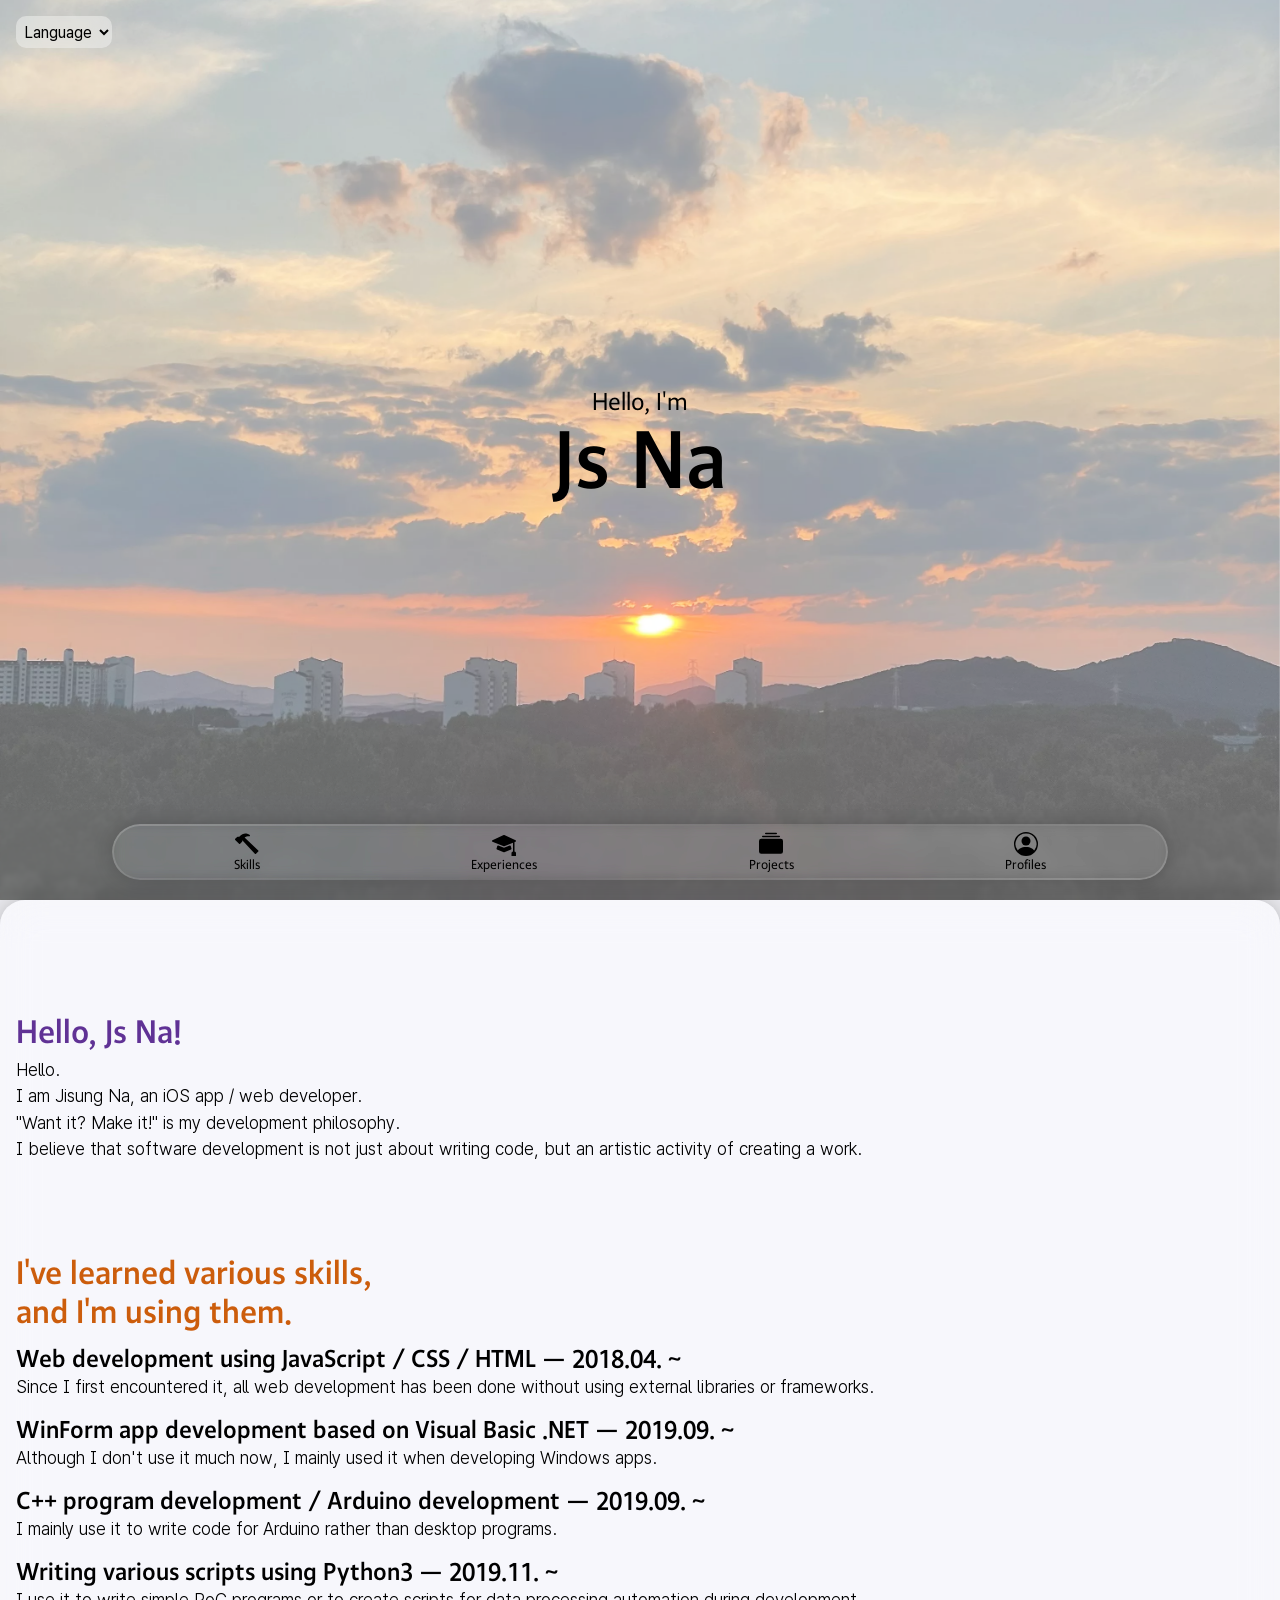
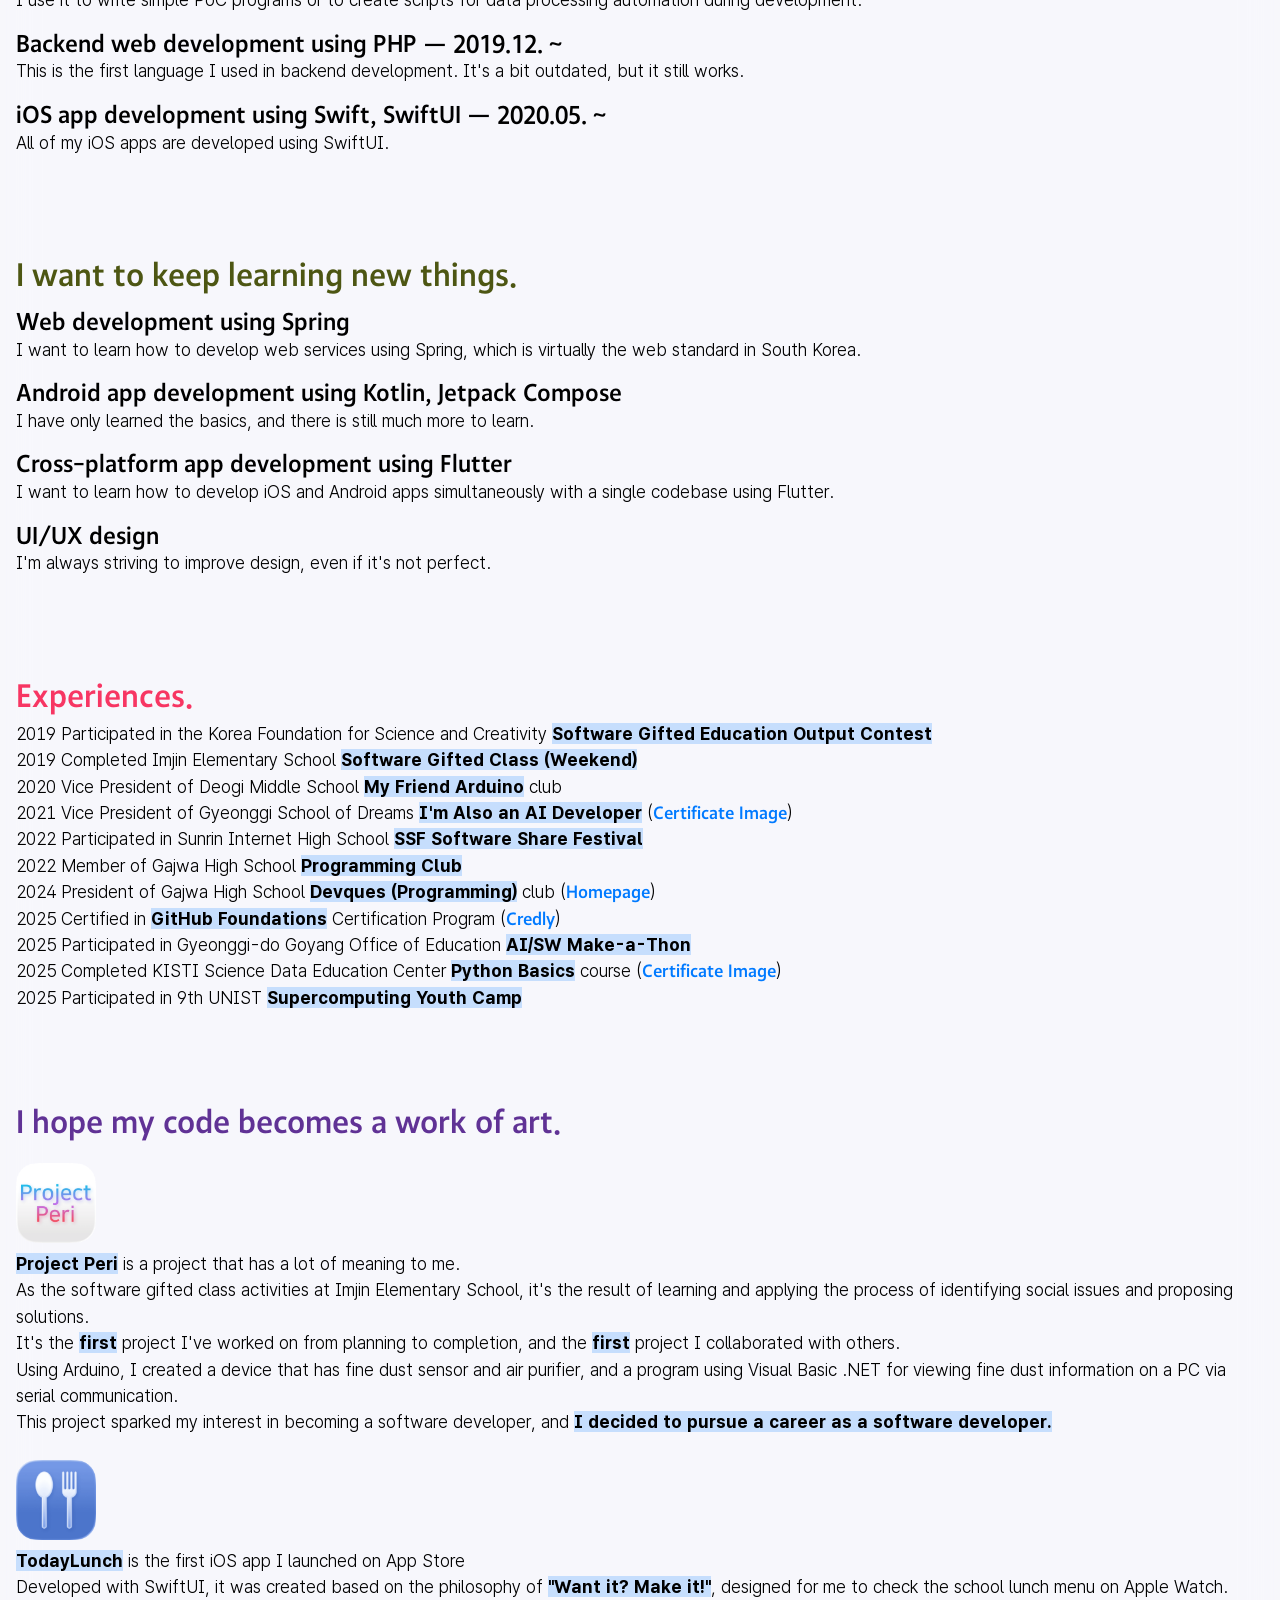
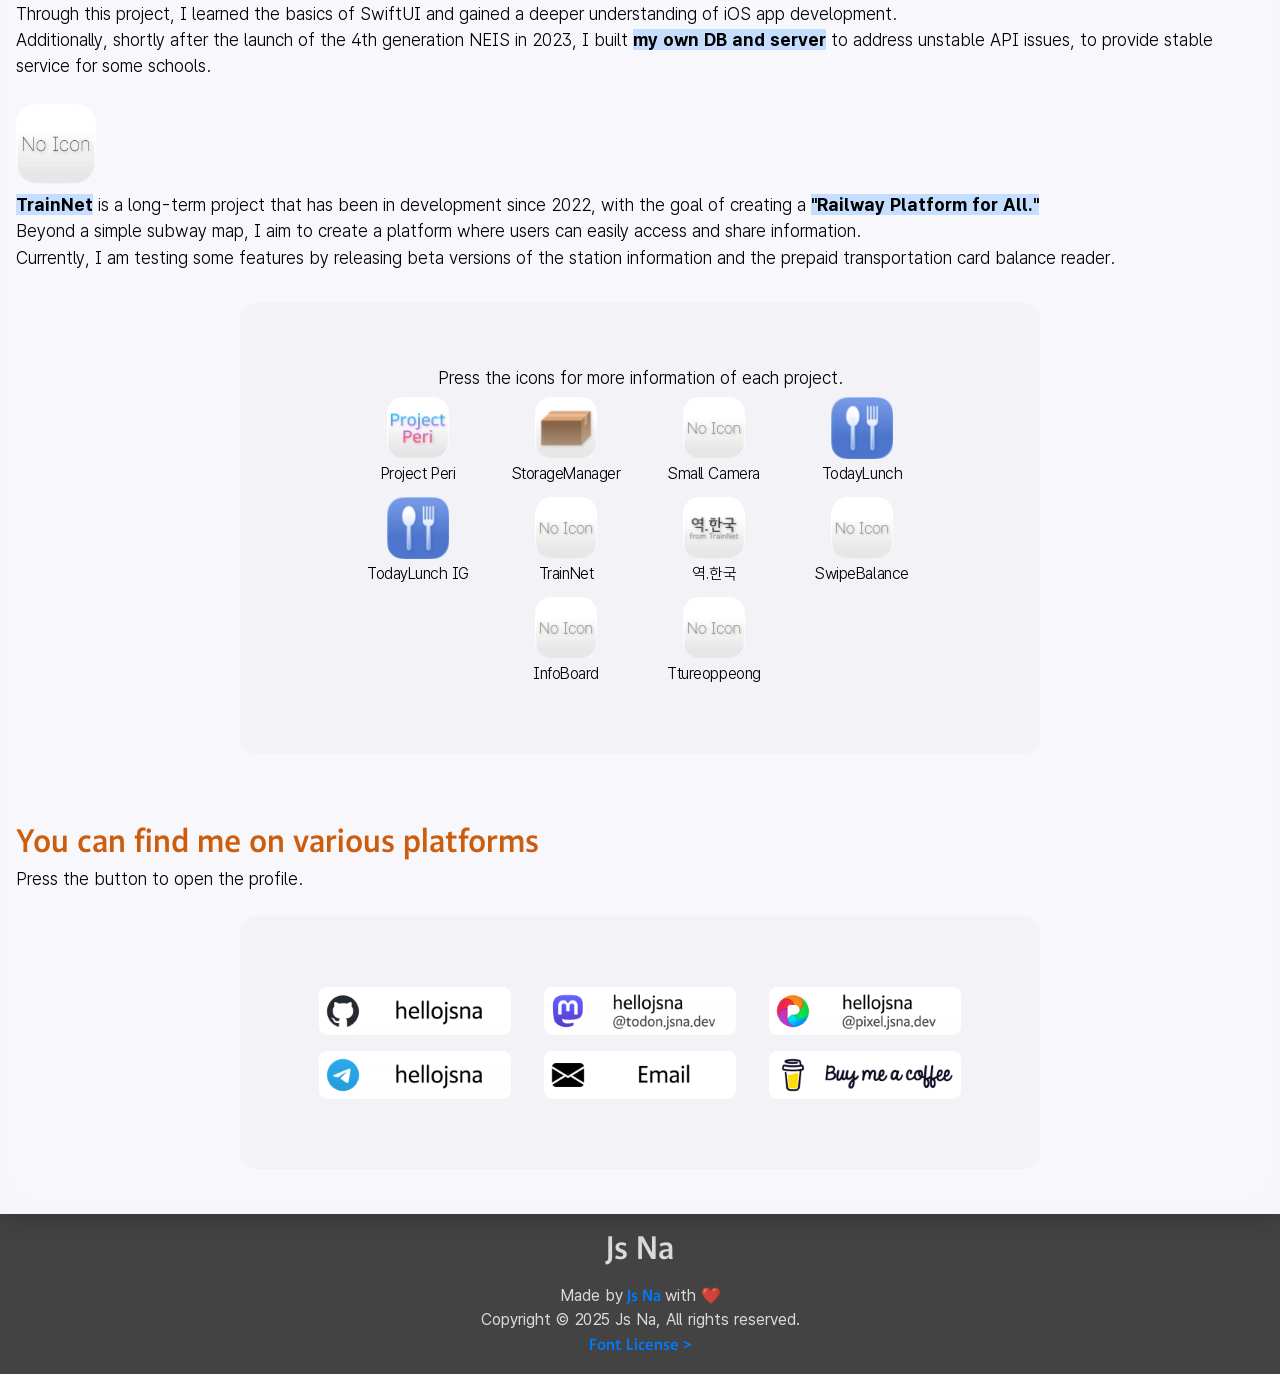
==== index_en.html @ 3790934c "Fix resize behavior on scroll & Visual bug on iOS Safari" ====
<!DOCTYPE html>
<html lang="ko">

<head>
    <meta charset="UTF-8">
    <meta name="viewport" content="width=device-width, initial-scale=1.0, viewport-fit=cover">
    <title>Js Na</title>
    <style>
        @import url('./resources/css/reset.css');
        @import url('./resources/css/root.css');
        @import url('./resources/css/index.css');
    </style>
</head>

<body>
    <div id="HelloJs" class="JsPage fixed">
        <div id="HelloVideo">
            <!--<video id="HelloVideoContent" autobuffer autoplay muted loop playsinline>
                <source src="../resources/videos/Hello-720-H264.mp4" type="video/mp4">
            </video>-->
            <picture>
                <source srcset="./resources/images/HelloTempBackground2.webp" type="image/webp">
                <img src="./resources/images/HelloTempBackground2.jpg" alt="">
            </picture>
        </div>
        <div id="HelloContent">
            <h3>Hello, I'm</h3>
            <h1>Js Na</h1>
        </div>
        <div id="LanguagePicker">
            <select id="LanguageSelect">
                <option selected disabled>Language</option>
                <option value="ko">한국어</option>
                <option value="en">English</option>
            </select>
        </div>
    </div>
    <div id="MainJs">
            <div id="JsMenuBarContainer">
                <div id="JsMenuBarBlurTop" class="GradientBlurView"></div>
                <div id="JsMenuBarBlurBottom" class="GradientBlurView"></div>
                <div id="JsMenuBarMagnifier">
                    <div class="MagnifierBorder"></div>
                </div>
                <span id="JsMenuBar">
                    <a href="#SkillsJs">
                        <svg xmlns="http://www.w3.org/2000/svg" width="16" height="16" fill="currentColor" class="bi bi-hammer"
                            viewBox="0 0 16 16">
                            <path
                                d="M9.972 2.508a.5.5 0 0 0-.16-.556l-.178-.129a5 5 0 0 0-2.076-.783C6.215.862 4.504 1.229 2.84 3.133H1.786a.5.5 0 0 0-.354.147L.146 4.567a.5.5 0 0 0 0 .706l2.571 2.579a.5.5 0 0 0 .708 0l1.286-1.29a.5.5 0 0 0 .146-.353V5.57l8.387 8.873A.5.5 0 0 0 14 14.5l1.5-1.5a.5.5 0 0 0 .017-.689l-9.129-8.63c.747-.456 1.772-.839 3.112-.839a.5.5 0 0 0 .472-.334" />
                        </svg>
                        <span>Skills</span>
                    </a>
                    <a href="#ExperienceJs">
                        <svg xmlns="http://www.w3.org/2000/svg" width="16" height="16" fill="currentColor"
                            class="bi bi-mortarboard-fill" viewBox="0 0 16 16">
                            <path
                                d="M8.211 2.047a.5.5 0 0 0-.422 0l-7.5 3.5a.5.5 0 0 0 .025.917l7.5 3a.5.5 0 0 0 .372 0L14 7.14V13a1 1 0 0 0-1 1v2h3v-2a1 1 0 0 0-1-1V6.739l.686-.275a.5.5 0 0 0 .025-.917z" />
                            <path
                                d="M4.176 9.032a.5.5 0 0 0-.656.327l-.5 1.7a.5.5 0 0 0 .294.605l4.5 1.8a.5.5 0 0 0 .372 0l4.5-1.8a.5.5 0 0 0 .294-.605l-.5-1.7a.5.5 0 0 0-.656-.327L8 10.466z" />
                        </svg>
                        <span>Experiences</span>
                    </a>
                    <a href="#MadeByJs">
                        <svg xmlns="http://www.w3.org/2000/svg" width="16" height="16" fill="currentColor" class="bi bi-collection-fill"
                            viewBox="0 0 16 16">
                            <path
                                d="M0 13a1.5 1.5 0 0 0 1.5 1.5h13A1.5 1.5 0 0 0 16 13V6a1.5 1.5 0 0 0-1.5-1.5h-13A1.5 1.5 0 0 0 0 6zM2 3a.5.5 0 0 0 .5.5h11a.5.5 0 0 0 0-1h-11A.5.5 0 0 0 2 3m2-2a.5.5 0 0 0 .5.5h7a.5.5 0 0 0 0-1h-7A.5.5 0 0 0 4 1" />
                        </svg>
                        <span>Projects</span>
                    </a>
                    <a href="#ProfilesJs">
                        <svg xmlns="http://www.w3.org/2000/svg" width="16" height="16" fill="currentColor" class="bi bi-person-circle"
                            viewBox="0 0 16 16">
                            <path d="M11 6a3 3 0 1 1-6 0 3 3 0 0 1 6 0" />
                            <path fill-rule="evenodd"
                                d="M0 8a8 8 0 1 1 16 0A8 8 0 0 1 0 8m8-7a7 7 0 0 0-5.468 11.37C3.242 11.226 4.805 10 8 10s4.757 1.225 5.468 2.37A7 7 0 0 0 8 1" />
                        </svg>
                        <span>Profiles</span>
                    </a>
                </span>
            </div>
        <div id="JsPageContainer">
            <span id="JsPages">
                <div id="AboutJs" class="JsPage">
                    <span class="PageContent">
                        <h1 class="PageTitle">Hello, Js Na!</h1>
                        <p>Hello.</p>
                        <p>I am Jisung Na, an iOS app / web developer.</p>
                        <p>"Want it? Make it!" is my development philosophy.</p>
                        <p>I believe that software development is not just about writing code, but an artistic activity of creating a work.</p>
                    </span>
                </div>
                <div id="SkillsJs" class="JsPage">
                    <span class="PageContent">
                        <!-- <h1 class="PageTitle">다양한 기술을 배워왔고,<br>사용하고 있습니다.</h1> -->
                        <h1 class="PageTitle">I've learned various skills,<br>and I'm using them.</h1>
                        <span class="PageSection">
                            <h2><span class="bold">Web development using JavaScript / CSS / HTML</span> — 2018.04. ~</h2>
                            <p>Since I first encountered it, all web development has been done without using external libraries or frameworks.</p>
                        </span>
                        <span class="PageSection">                            
                            <h2><span class="bold">WinForm app development based on Visual Basic .NET</span> — 2019.09. ~</h2>
                            <p>Although I don't use it much now, I mainly used it when developing Windows apps.</p>
                        </span>
                        <span class="PageSection">
                            <h2><span class="bold">C++ program development / Arduino development</span> — 2019.09. ~</h2>
                            <p>I mainly use it to write code for Arduino rather than desktop programs.</p>
                        </span>
                        <span class="PageSection">
                            <h2><span class="bold">Writing various scripts using Python3</span> — 2019.11. ~</h2>
                            <p>I use it to write simple PoC programs or to create scripts for data processing automation during development.</p>
                        </span>
                        <span class="PageSection">
                            <h2><span class="bold">Backend web development using PHP</span> — 2019.12. ~</h2>
                            <p>This is the first language I used in backend development. It's a bit outdated, but it still works.</p>
                        </span>
                        <span class="PageSection">
                            <h2><span class="bold">iOS app development using Swift, SwiftUI</span> — 2020.05. ~</h2>
                            <p>All of my iOS apps are developed using SwiftUI.</p>
                        </span>
                    </span>
                </div>
                <div id="LearnJs" class="JsPage">
                    <span class="PageContent">
                        <h1 class="PageTitle">I want to keep learning new things.</h1>
                        <span class="PageSection">
                            <h2>Web development using Spring</h2>
                            <p>I want to learn how to develop web services using Spring, which is virtually the web standard in South Korea.</p>
                        </span>
                        <span class="PageSection">
                            <h2>Android app development using Kotlin, Jetpack Compose</h2>
                            <p>I have only learned the basics, and there is still much more to learn.</p>
                        </span>
                        <span class="PageSection">
                            <h2>Cross-platform app development using Flutter</h2>
                            <p>I want to learn how to develop iOS and Android apps simultaneously with a single codebase using Flutter.</p>
                        </span>
                        <span class="PageSection">
                            <h2>UI/UX design</h2>
                            <p>I'm always striving to improve design, even if it's not perfect.</p>
                        </span>
                    </span>
                </div>
                <div id="ExperienceJs" class="JsPage">
                    <span class="PageContent">
                        <h1 class="PageTitle">Experiences.</h1>
                        <p>2019 Participated in the Korea Foundation for Science and Creativity <span class="bold">Software Gifted Education Output Contest</span></p>
                        <p>2019 Completed Imjin Elementary School <span class="bold">Software Gifted Class (Weekend)</span></p>
                        <p>2020 Vice President of Deogi Middle School <span class="bold">My Friend Arduino</span> club</p>
                        <p>2021 Vice President of Gyeonggi School of Dreams <span class="bold">I'm Also an AI Developer</span> (<a href="./resources/images/ExpPhotos/Gyeonggi_AI_Cert.png" target="_blank">Certificate Image</a>)</p>
                        <p>2022 Participated in Sunrin Internet High School <span class="bold">SSF Software Share Festival</span></p>
                        <p>2022 Member of Gajwa High School <span class="bold">Programming Club</span></p>
                        <p>2024 President of Gajwa High School <span class="bold">Devques (Programming)</span> club (<a href="https://devques.gajwa.dev" target="_blank">Homepage</a>)</p>
                        <p>2025 Certified in <span class="bold">GitHub Foundations</span> Certification Program (<a href="https://www.credly.com/badges/ddab926b-8f0d-4dce-a1a1-4b025e166acb/public_url" target="_blank">Credly</a>)</p>
                        <p>2025 Participated in Gyeonggi-do Goyang Office of Education <span class="bold">AI/SW Make-a-Thon</span></p>
                        <p>2025 Completed KISTI Science Data Education Center <span class="bold">Python Basics</span> course (<a href="./resources/images/ExpPhotos/KISTI_Python_Cert.png" target="_blank">Certificate Image</a>)</p>
                        <p>2025 Participated in 9th UNIST <span class="bold">Supercomputing Youth Camp</span></p>
                    </span>
                </div>
                <div id="MadeByJs" class="JsPage">
                    <span class="PageContent">
                        <h1 class="PageTitle">I hope my code becomes a work of art.</h1>
                        <span class="PageSection JsProjectHighlight">
                            <picture>
                                <source srcset="./resources/images/AppIcon/ProjectPeriIcon-Dark.png"
                                    media="(prefers-color-scheme: dark)" />
                                <img src="./resources/images/AppIcon/ProjectPeriIcon-Default.png" alt="Project Peri" />
                            </picture>
                            <p><span class="bold">Project Peri</span> is a project that has a lot of meaning to me.</p>
                            <p>As the software gifted class activities at Imjin Elementary School, it's the result of learning and applying the process of identifying social issues and proposing solutions.</p>
                            <p>It's the <span class="bold">first</span> project I've worked on from planning to completion, and the <span class="bold">first</span> project I collaborated with others.</p>
                            <p>Using Arduino, I created a device that has fine dust sensor and air purifier, and a program using Visual Basic .NET for viewing fine dust information on a PC via serial communication.</p>
                            <p>This project sparked my interest in becoming a software developer, and <span class="bold">I decided to pursue a career as a software developer.</span></p>
                        </span>
                        <span class="PageSection JsProjectHighlight">
                            <picture>
                                <source srcset="./resources/images/AppIcon/TodayLunchIcon-Dark.png"
                                    media="(prefers-color-scheme: dark)" />
                                <img src="./resources/images/AppIcon/TodayLunchIcon-Default.png" alt="TodayLunch" />
                            </picture>
                            <p><span class="bold">TodayLunch</span> is the first iOS app I launched on App Store</p>
                            <p>Developed with SwiftUI, it was created based on the philosophy of <span class="bold">"Want it? Make it!"</span>, designed for me to check the school lunch menu on Apple Watch.</p>
                            <p>Through this project, I learned the basics of SwiftUI and gained a deeper understanding of iOS app development.</p>
                            <p>Additionally, shortly after the launch of the 4th generation NEIS in 2023, I built <span class="bold">my own DB and server</span> to address unstable API issues, to provide stable service for some schools.</p>
                        </span>
                        <span class="PageSection JsProjectHighlight">
                            <picture>
                                <source srcset="./resources/images/AppIcon/NoIcon-Dark.png"
                                    media="(prefers-color-scheme: dark)" />
                                <img src="./resources/images/AppIcon/NoIcon-Default.png" alt="TrainNet" />
                            </picture>
                            <p><span class="bold">TrainNet</span> is a long-term project that has been in development since 2022, with the goal of creating a <span class="bold">"Railway Platform for All."</span></p>
                            <p>Beyond a simple subway map, I aim to create a platform where users can easily access and share information.</p>
                            <p>Currently, I am testing some features by releasing beta versions of the station information and the prepaid transportation card balance reader.</p>
                        </span>
                    </span>
                    <div id="JsAppLibrary" class="JsIconList">
                        <p>Press the icons for more information of each project.</p>
                        <span>
                            <button id="JsAppItem-ProjectPeri" class="JsAppItem hoverEffect">
                                <picture>
                                    <source srcset="./resources/images/AppIcon/ProjectPeriIcon-Dark.png"
                                        media="(prefers-color-scheme: dark)" />
                                    <img src="./resources/images/AppIcon/ProjectPeriIcon-Default.png" alt="Project Peri" />
                                </picture>
                                <p class="JsAppTitle">Project Peri</p>
                                <a class="JsAppLink" href="https://archive.jsna.dev/projectperi" target="_blank">Js Archive</a>
                                <p class="JsAppDescription">2019 Imjin Elementary School software gifted class project.<br>Fine dust measurement and air purification device controllable via smartphone.</p>
                            </button>
                            <button id="JsAppItem-StorageManager" class="JsAppItem hoverEffect">
                                <picture>
                                    <source srcset="./resources/images/AppIcon/StorageManagerIcon-Dark.png"
                                        media="(prefers-color-scheme: dark)" />
                                    <img src="./resources/images/AppIcon/StorageManagerIcon-Default.png"
                                        alt="StorageManager" />
                                </picture>
                                <p class="JsAppTitle">StorageManager</p>
                                <p class="JsAppDescription">A warehouse management app that organizes items into a list for easy viewing.</p>
                            </button>
                            <button id="JsAppItem-SmallCamera" class="JsAppItem hoverEffect">
                                <picture>
                                    <source srcset="./resources/images/AppIcon/NoIcon-Dark.png"
                                        media="(prefers-color-scheme: dark)" />
                                    <img src="./resources/images/AppIcon/NoIcon-Default.png" alt="Small Camera" />
                                </picture>
                                <p class="JsAppTitle">Small Camera</p>
                                <p class="JsAppDescription">An app that slightly reduces the quality of photos to adjust the file size to meet the EBS online class' upload limit.</p>
                            </button>
                            <button id="JsAppItem-TodayLunch" class="JsAppItem hoverEffect">
                                <picture>
                                    <source srcset="./resources/images/AppIcon/TodayLunchIcon-Dark.png"
                                        media="(prefers-color-scheme: dark)" />
                                    <img src="./resources/images/AppIcon/TodayLunchIcon-Default.png" alt="TodayLunch" />
                                </picture>
                                <p class="JsAppTitle">TodayLunch</p>
                                <a class="JsAppLink" href="https://apps.apple.com/kr/app/todaylunch/id6443977069"
                                    target="_blank">App Store</a>
                                <p class="JsAppDescription">Today's lunch menu on the wrist - lunch menu information app that supports Apple Watch.<br>Check and share lunch menus from elementary, middle, and high schools across the South Korea, as well as some schools in Japan.</p>
                            </button>
                            <button id="JsAppItem-TodayLunchIG" class="JsAppItem hoverEffect">
                                <picture>
                                    <source srcset="./resources/images/AppIcon/TodayLunchIcon-Dark.png"
                                        media="(prefers-color-scheme: dark)" />
                                    <img src="./resources/images/AppIcon/TodayLunchIcon-Default.png" alt="TodayLunch" />
                                </picture>
                                <p class="JsAppTitle">TodayLunch IG</p>
                                <a class="JsAppLink" href="https://instagram.com/gjhs_lunch"
                                    target="_blank">Gajwa</a>
                                <a class="JsAppLink" href="https://instagram.com/daejin_lunch"
                                    target="_blank">Daejin</a>
                                <a class="JsAppLink" href="https://instagram.com/shinjin_lunch"
                                    target="_blank">Shinjin</a>
                                <a class="JsAppLink" href="https://instagram.com/gmsh_lunch"
                                    target="_blank">GMSH</a>
                                <p class="JsAppDescription">TodayLunch on Instagram.</p>
                            </button>
                            <button id="JsAppItem-TrainNet" class="JsAppItem hoverEffect">
                                <picture>
                                    <source srcset="./resources/images/AppIcon/NoIcon-Dark.png"
                                        media="(prefers-color-scheme: dark)" />
                                    <img src="./resources/images/AppIcon/NoIcon-Default.png" alt="TrainNet" />
                                </picture>
                                <p class="JsAppTitle">TrainNet</p>
                                <a class="JsAppLink" href="https://trainnet.kr" target="_blank">TrainNet</a>
                                <p class="JsAppDescription">TrainNet - Train information platform for all<br>TrainNet is not just a simple subway map.</p>
                            </button>
                            <button id="JsAppItem-Station" class="JsAppItem hoverEffect">
                                <picture>
                                    <source srcset="./resources/images/AppIcon/StationIcon-Dark.png"
                                        media="(prefers-color-scheme: dark)" />
                                    <img src="./resources/images/AppIcon/StationIcon-Default.png" alt="역.한국" />
                                </picture>
                                <p class="JsAppTitle">역.한국</p>
                                <a class="JsAppLink" href="https://역.한국" target="_blank">역.한국</a>
                                <p class="JsAppDescription">The fastest subway station information search service - 역.한국 from TrainNet<br>Instead of a complicated address, you can share a short link like <a href="https://역.한국/김포공항5">역.한국/김포공항5</a>.</p>
                            </button>
                            <button id="JsAppItem-SwipeBalance" class="JsAppItem hoverEffect">
                                <picture>
                                    <source srcset="./resources/images/AppIcon/NoIcon-Dark.png"
                                        media="(prefers-color-scheme: dark)" />
                                    <img src="./resources/images/AppIcon/NoIcon-Default.png" alt="역.한국" />
                                </picture>
                                <p class="JsAppTitle">SwipeBalance</p>
                                <a class="JsAppLink" href="https://testflight.apple.com/join/xQWasXfj"
                                    target="_blank">TestFlight</a>
                                <p class="JsAppDescription">Korean prepaid transportation card balance reader app - SwipeBalance from TrainNet<br>By adding a control item to the control center on iOS 18 or later, you can access the app more quickly.</p>
                            </button>
                            <button id="JsAppItem-InfoBoard" class="JsAppItem hoverEffect">
                                <picture>
                                    <source srcset="./resources/images/AppIcon/NoIcon-Dark.png"
                                        media="(prefers-color-scheme: dark)" />
                                    <img src="./resources/images/AppIcon/NoIcon-Default.png" alt="InfoBoard" />
                                </picture>
                                <p class="JsAppTitle">InfoBoard</p>
                                <p class="JsAppDescription">Information display project for school lobby.</p>
                            </button>
                            <button id="JsAppItem-Ttureoppeong" class="JsAppItem hoverEffect">
                                <picture>
                                    <source srcset="./resources/images/AppIcon/NoIcon-Dark.png"
                                        media="(prefers-color-scheme: dark)" />
                                    <img src="./resources/images/AppIcon/NoIcon-Default.png" alt="Ttureoppeong" />
                                </picture>
                                <p class="JsAppTitle">Ttureoppeong</p>
                                <a class="JsAppLink" href="https://github.com/hellojsna/Make-a-Thon-2025-Ttureoppeong" target="_blank">GitHub</a>
                                <p class="JsAppDescription">Ttureoppeong - Smart Road Flood Preventation System with Automatic Sewer Cleaning<br>Gyeonggi-do Goyang Office of Education 2025 AI Make-a-Thon Project<br>｢Unconventional Imagination｣ Award Winner</p>
                            </button>
                        </span>
                    </div>
                </div>
                <div id="ProfilesJs" class="JsPage">
                    <span class="PageContent">
                        <h1 class="PageTitle">You can find me on various platforms</h1>
                        <p>Press the button to open the profile.</p>
                    </span>

                    <div id="JsProfileLinks" class="JsIconList">
                        <a class="hoverEffect" href="https://github.com/hellojsna" target="_blank">
                            <picture>
                                <source srcset="./resources/images/ProfileLinks/Button-GitHub-Dark.webp"
                                    type="image/webp" media="(prefers-color-scheme: dark)" />
                                <source srcset="./resources/images/ProfileLinks/Button-GitHub-Default.webp"
                                    type="image/webp" media="(prefers-color-scheme: light), (prefers-color-scheme: no-preference)" />
                                <source srcset="./resources/images/ProfileLinks/Button-GitHub-Dark.png"
                                    media="(prefers-color-scheme: dark)" />
                                <img src="./resources/images/ProfileLinks/Button-GitHub-Default.png" alt="GitHub" />
                            </picture>
                        </a>
                        <a class="hoverEffect" href="https://todon.jsna.dev/@hellojsna" target="_blank">
                            <picture>
                                <source srcset="./resources/images/ProfileLinks/Button-Todon-Dark.webp"
                                    type="image/webp" media="(prefers-color-scheme: dark)" />
                                <source srcset="./resources/images/ProfileLinks/Button-Todon-Default.webp"
                                    type="image/webp" media="(prefers-color-scheme: light), (prefers-color-scheme: no-preference)" />
                                <source srcset="./resources/images/ProfileLinks/Button-Todon-Dark.png"
                                    media="(prefers-color-scheme: dark)" />
                                <img src="./resources/images/ProfileLinks/Button-Todon-Default.png" alt="Mastodon" />
                            </picture>
                        </a>
                        <a class="hoverEffect" href="https://pixel.jsna.dev/hello.jsna" target="_blank">
                            <picture>
                                <source srcset="./resources/images/ProfileLinks/Button-Pixel-Dark.webp"
                                    type="image/webp" media="(prefers-color-scheme: dark)" />
                                <source srcset="./resources/images/ProfileLinks/Button-Pixel-Default.webp"
                                    type="image/webp" media="(prefers-color-scheme: light), (prefers-color-scheme: no-preference)" />
                                <source srcset="./resources/images/ProfileLinks/Button-Pixel-Dark.png"
                                    media="(prefers-color-scheme: dark)" />
                                <img src="./resources/images/ProfileLinks/Button-Pixel-Default.png" alt="Pixelfed" />
                            </picture>
                        </a>
                        <a class="hoverEffect" href="https://t.me/hellojsna" target="_blank">
                            <picture>
                                <source srcset="./resources/images/ProfileLinks/Button-Telegram-Dark.webp"
                                    type="image/webp" media="(prefers-color-scheme: dark)" />
                                <source srcset="./resources/images/ProfileLinks/Button-Telegram-Default.webp"
                                    type="image/webp" media="(prefers-color-scheme: light), (prefers-color-scheme: no-preference)" />
                                <source srcset="./resources/images/ProfileLinks/Button-Telegram-Dark.png"
                                    media="(prefers-color-scheme: dark)" />
                                <img src="./resources/images/ProfileLinks/Button-Telegram-Default.png" alt="Telegram" />
                            </picture>
                        </a>
                        <a class="hoverEffect" href="mailto:open-durable-blend@duck.com">
                            <picture>
                                <source srcset="./resources/images/ProfileLinks/Button-Email-Dark.webp"
                                    type="image/webp" media="(prefers-color-scheme: dark)" />
                                <source srcset="./resources/images/ProfileLinks/Button-Email-Default.webp"
                                    type="image/webp" media="(prefers-color-scheme: light), (prefers-color-scheme: no-preference)" />
                                <source srcset="./resources/images/ProfileLinks/Button-Email-Dark.png"
                                    media="(prefers-color-scheme: dark)" />
                                <img src="./resources/images/ProfileLinks/Button-Email-Default.png" alt="Email" />
                            </picture>
                        </a>
                        <a class="hoverEffect" href="https://coff.ee/HelloJsNa" target="_blank">
                            <picture>
                                <source srcset="./resources/images/ProfileLinks/Button-Coffee-Dark.webp"
                                    type="image/webp" media="(prefers-color-scheme: dark)" />
                                <source srcset="./resources/images/ProfileLinks/Button-Coffee-Default.webp"
                                    type="image/webp" media="(prefers-color-scheme: light), (prefers-color-scheme: no-preference)" />
                                <source srcset="./resources/images/ProfileLinks/Button-Coffee-Dark.png"
                                    media="(prefers-color-scheme: dark)" />
                                <img src="./resources/images/ProfileLinks/Button-Coffee-Default.png" alt="Buy Me a Coffee" />
                            </picture>
                        </a>
                    </div>
                </div>
            </span>
        </div>
    </div>
    <div id="JsAppDetailView">
        <div id="JsAppDetailBackground"></div>
        <div id="JsAppDetailContent">
            <span id="JsAppDetailIconContainer">
            </span>
            <h1 id="JsAppDetailTitle">Project</h1>
            <p id="JsAppDetailDescription">Description</p>
        </div>
        <div id="JsAppDetailControlContainer">
            <span id="JsAppDetailLinkContainer">
            </span>
            <button id="JsAppDetailCloseButton"><svg xmlns="http://www.w3.org/2000/svg" width="16" height="16"
                    fill="currentColor" class="bi bi-x" viewBox="0 0 16 16">
                    <path
                        d="M4.646 4.646a.5.5 0 0 1 .708 0L8 7.293l2.646-2.647a.5.5 0 0 1 .708.708L8.707 8l2.647 2.646a.5.5 0 0 1-.708.708L8 8.707l-2.646 2.647a.5.5 0 0 1-.708-.708L7.293 8 4.646 5.354a.5.5 0 0 1 0-.708" />
                </svg></button>
        </div>
    </div>

    <footer id="JsFooter">
        <h1>Js Na</h1>
        <p>Made by<a href="https://jsna.dev/"> Js Na </a>with ❤️</p>
        <p>Copyright © 2025 Js Na, All rights reserved.</p>
        <button id="JsFontLicenseButton">Font License ></button>
        <div id="JsFontLicenseContent">
            <picture>
                <source srcset="./resources/images/AppIcon/JsFontIcon-Dark.png"
                    media="(prefers-color-scheme: dark)" />
                <img src="./resources/images/AppIcon/JsFontIcon-Default.png" alt="InfoBoard" />
            </picture>
            <p class="JsAppTitle">Font License</p>
            <span class="JsAppDescription">
                <p>This page uses following fonts.</p>
                <p class="SeoulAlrim">SeoulAlrim provided by <a href="https://www.seoul.go.kr/seoul/font.do" target="_blank">Seoul Metropolitan Government</a></p>
                <p class="PretendardGOV">Pretendard GOV provided by <a href="https://github.com/orioncactus/pretendard/blob/main/LICENSE" target="_blank">orioncactus</a></p>
                <!--<p class="SCDream">S-Core Dream provided by <a href="https://s-core.co.kr/company/font/" target="_blank">S-Core</a></p>-->
            </span>
        </div>
    </footer>
    <script src="./resources/scripts/root.js"></script>
    <script src="./resources/scripts/index.js"></script>
</body>

</html>
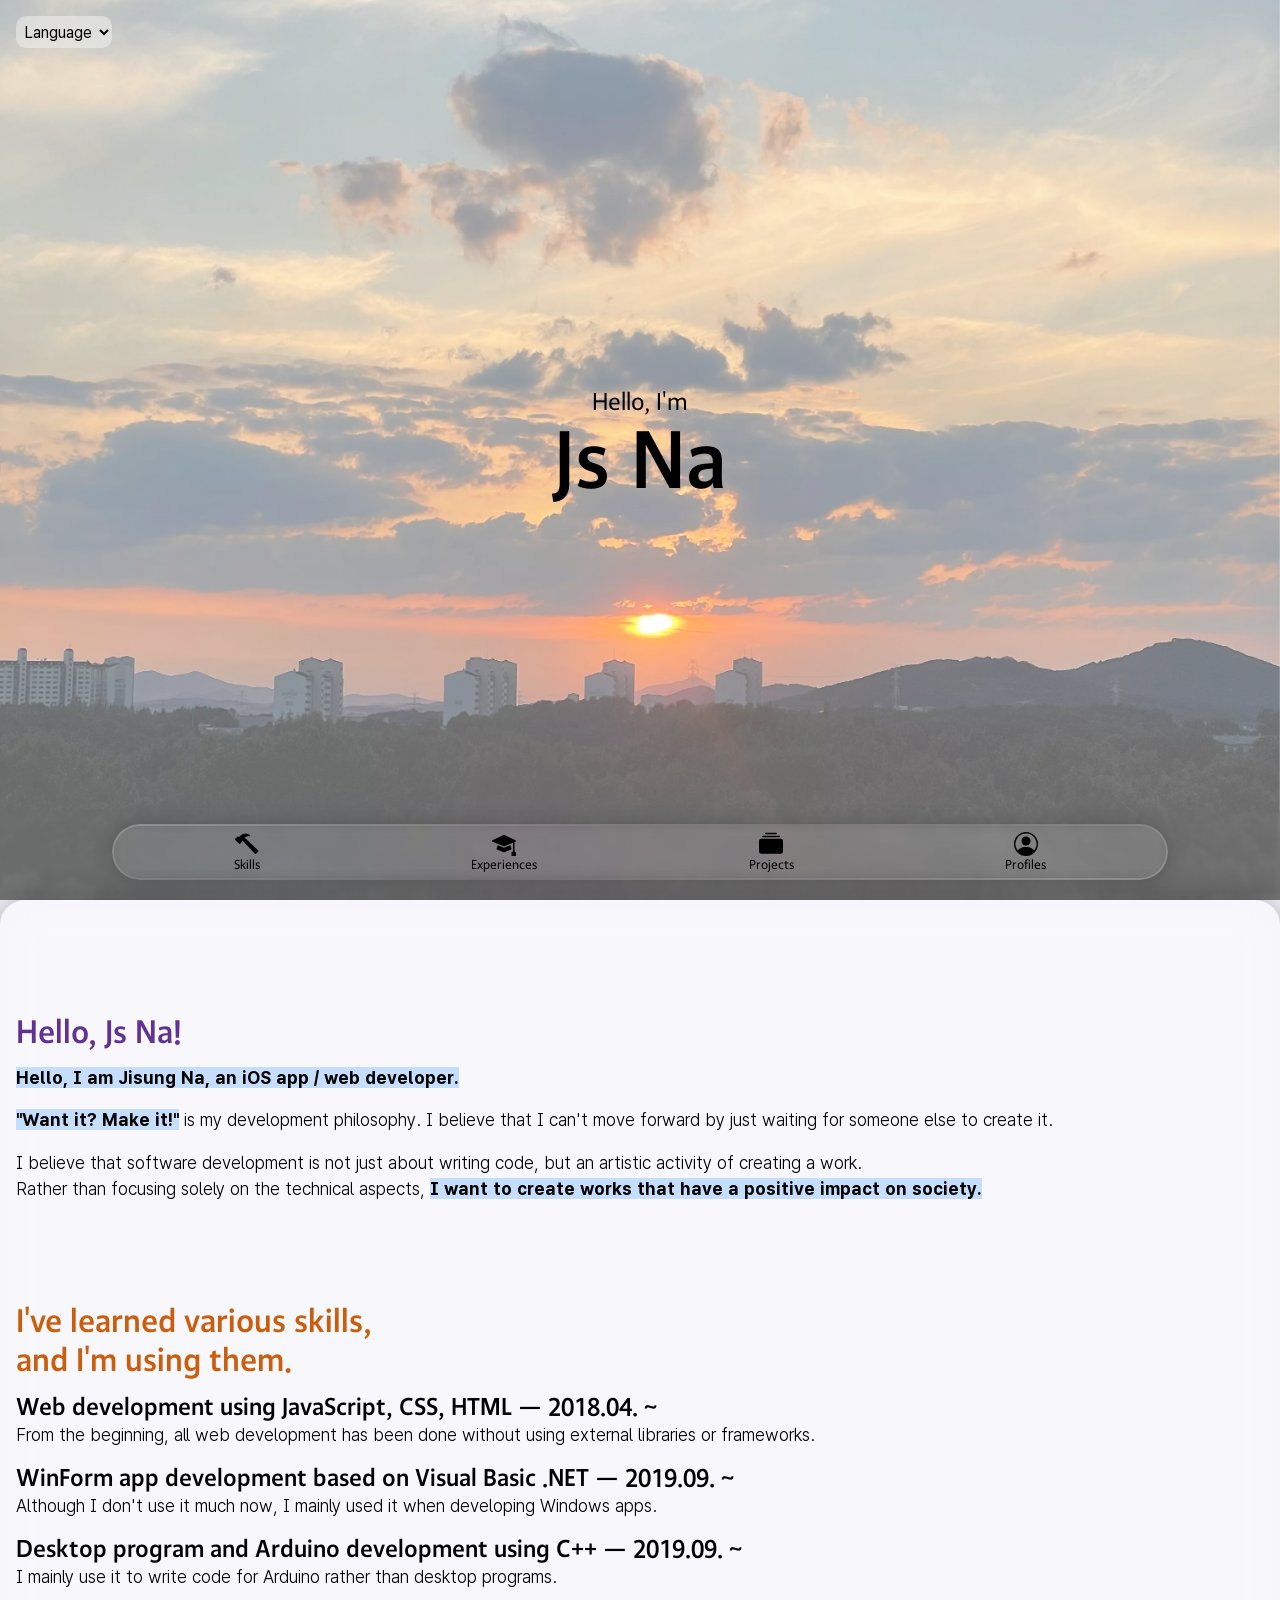
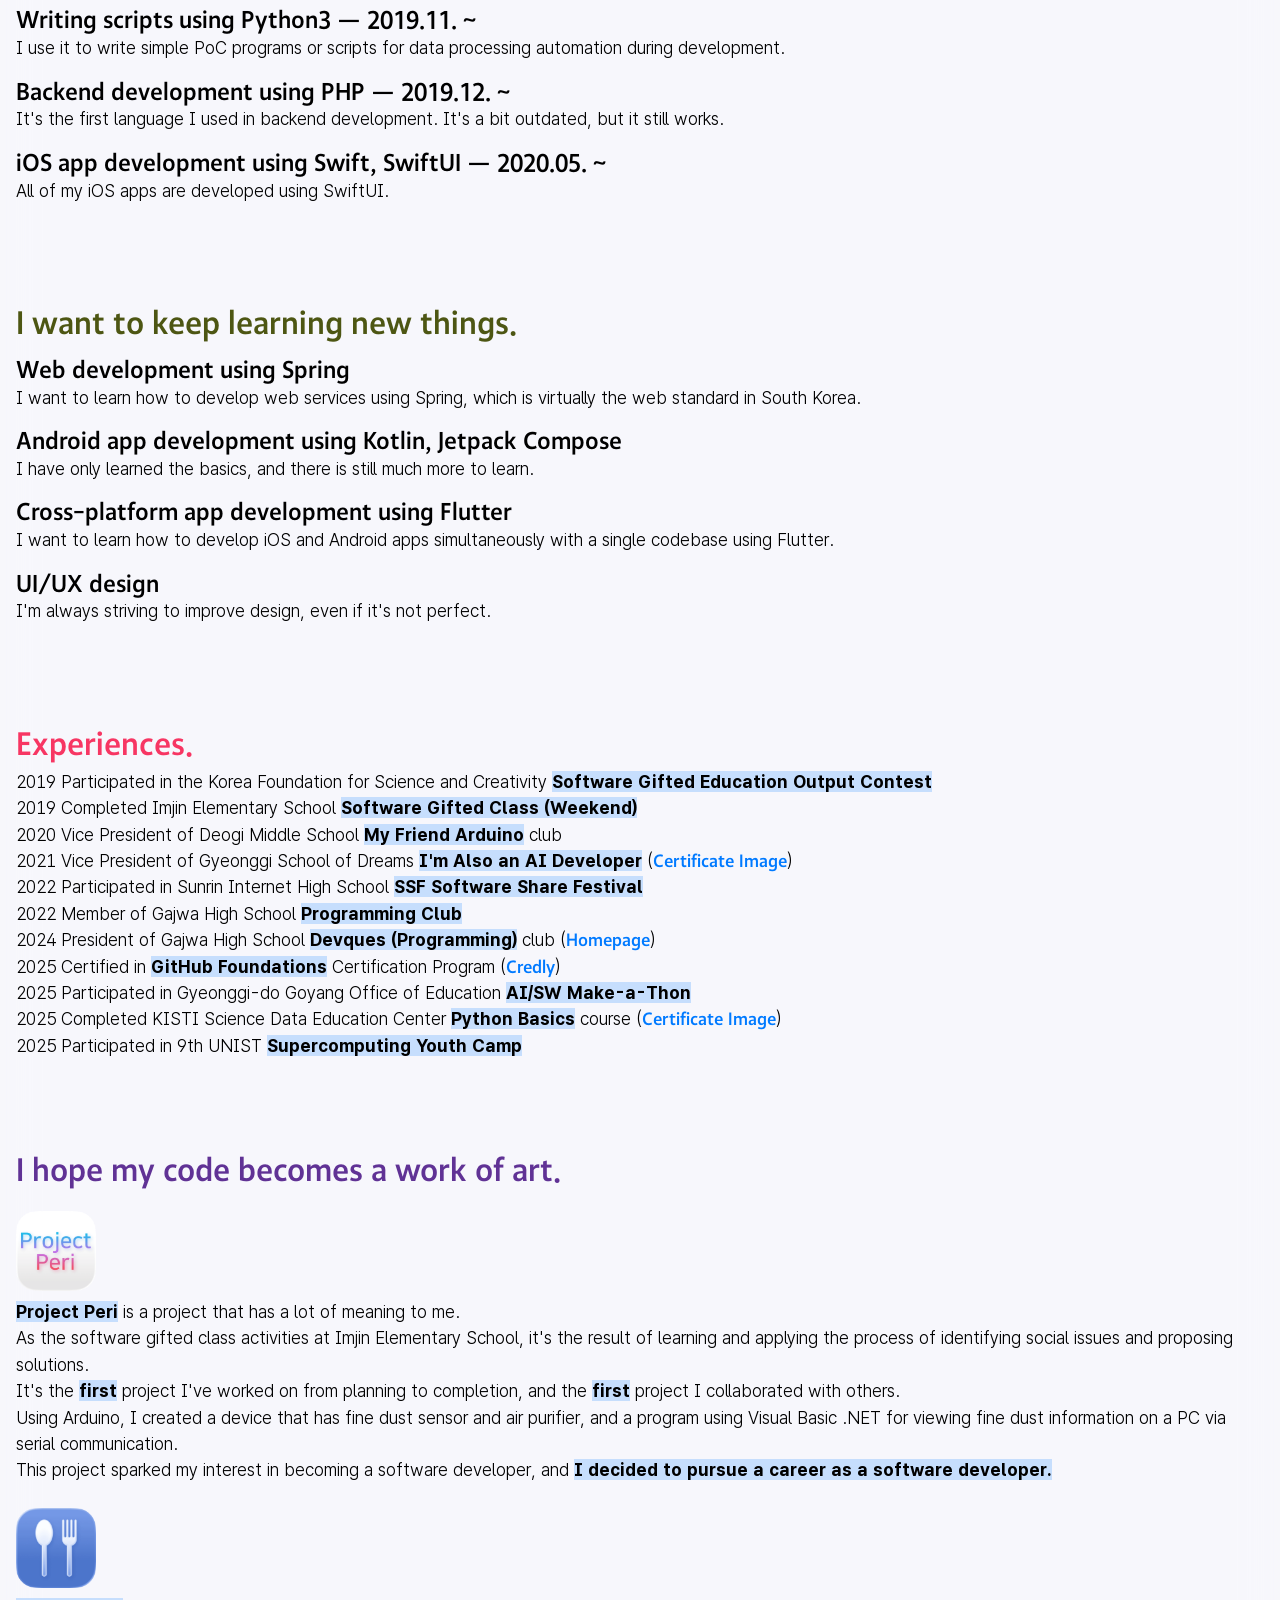
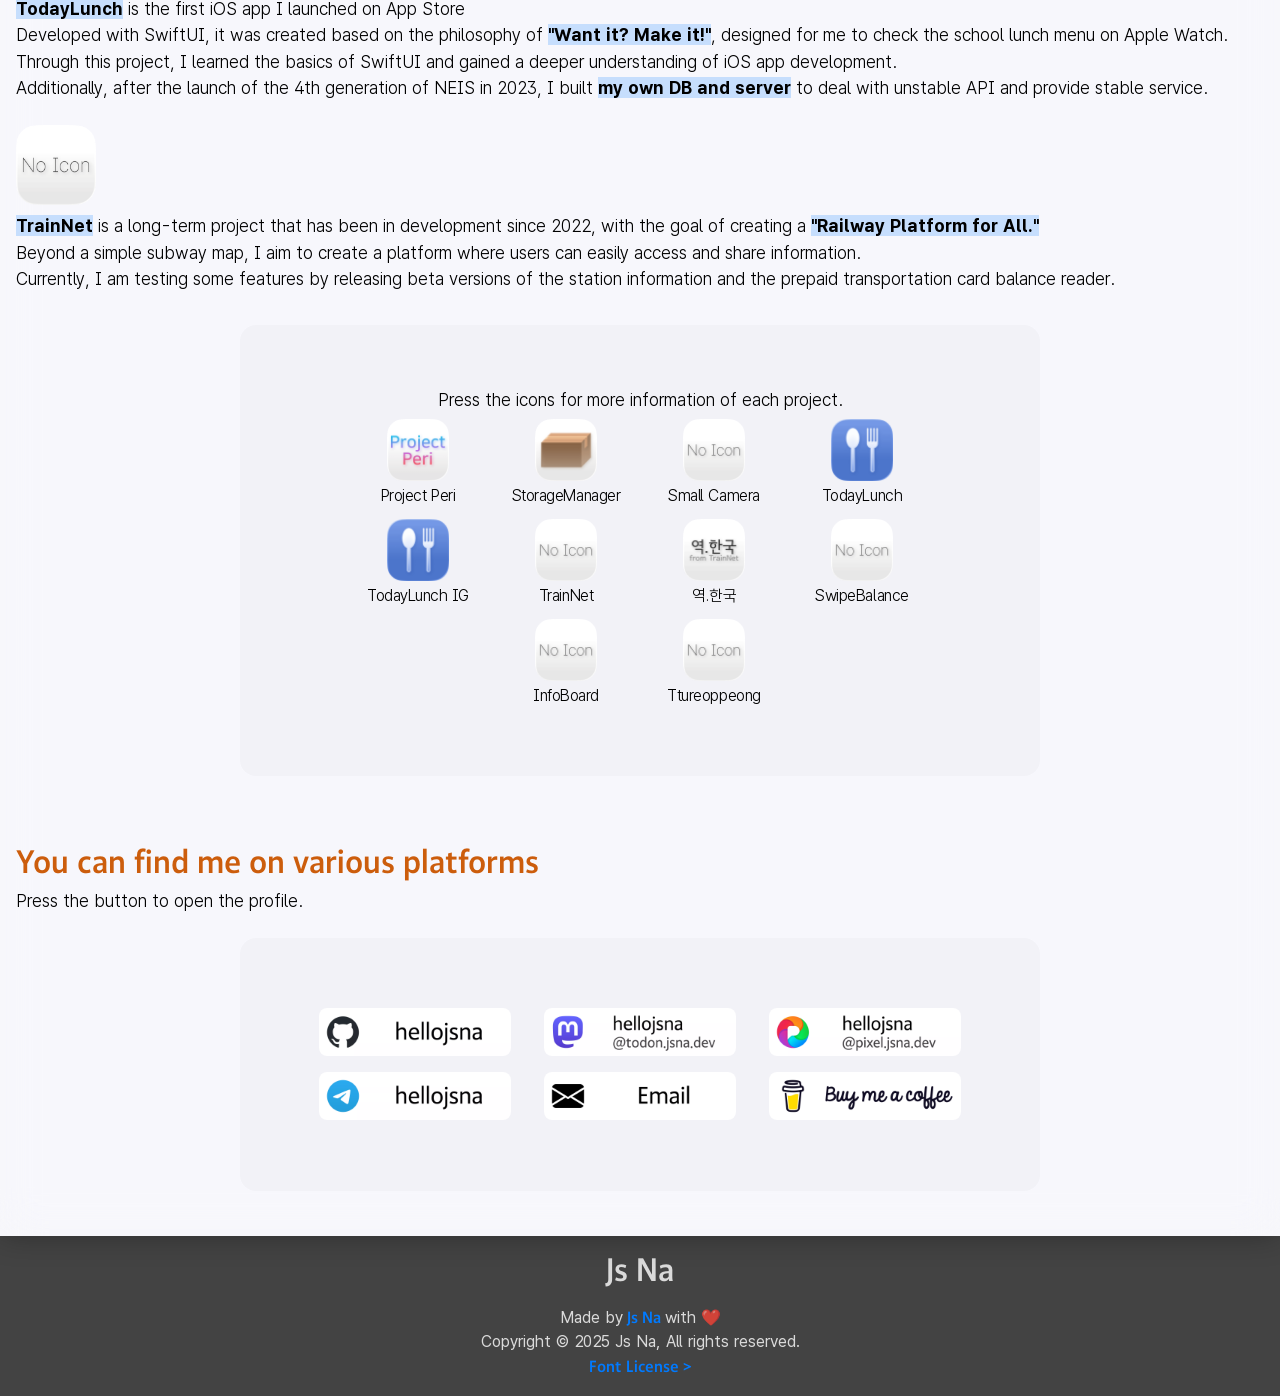
==== commit c0ce7169: "Improved English Translation" ====
--- a/index_en.html
+++ b/index_en.html
@@ -85,10 +85,16 @@
                 <div id="AboutJs" class="JsPage">
                     <span class="PageContent">
                         <h1 class="PageTitle">Hello, Js Na!</h1>
-                        <p>Hello.</p>
-                        <p>I am Jisung Na, an iOS app / web developer.</p>
-                        <p>"Want it? Make it!" is my development philosophy.</p>
-                        <p>I believe that software development is not just about writing code, but an artistic activity of creating a work.</p>
+                        <span class="PageSection">
+                            <p><span class="bold">Hello, I am Jisung Na, an iOS app / web developer.</span></p>
+                        </span>
+                        <span class="PageSection">
+                            <p><span class="bold">"Want it? Make it!"</span> is my development philosophy. I believe that I can't move forward by just waiting for someone else to create it.</p>
+                        </span>
+                        <span class="PageSection">
+                            <p>I believe that software development is not just about writing code, but an artistic activity of creating a work.</p>
+                            <p>Rather than focusing solely on the technical aspects, <span class="bold">I want to create works that have a positive impact on society.</span></p>
+                        </span>
                     </span>
                 </div>
                 <div id="SkillsJs" class="JsPage">
@@ -96,24 +102,24 @@
                         <!-- <h1 class="PageTitle">다양한 기술을 배워왔고,<br>사용하고 있습니다.</h1> -->
                         <h1 class="PageTitle">I've learned various skills,<br>and I'm using them.</h1>
                         <span class="PageSection">
-                            <h2><span class="bold">Web development using JavaScript / CSS / HTML</span> — 2018.04. ~</h2>
-                            <p>Since I first encountered it, all web development has been done without using external libraries or frameworks.</p>
+                            <h2><span class="bold">Web development using JavaScript, CSS, HTML</span> — 2018.04. ~</h2>
+                            <p>From the beginning, all web development has been done without using external libraries or frameworks.</p>
                         </span>
                         <span class="PageSection">                            
                             <h2><span class="bold">WinForm app development based on Visual Basic .NET</span> — 2019.09. ~</h2>
                             <p>Although I don't use it much now, I mainly used it when developing Windows apps.</p>
                         </span>
                         <span class="PageSection">
-                            <h2><span class="bold">C++ program development / Arduino development</span> — 2019.09. ~</h2>
+                            <h2><span class="bold">Desktop program and Arduino development using C++</span> — 2019.09. ~</h2>
                             <p>I mainly use it to write code for Arduino rather than desktop programs.</p>
                         </span>
                         <span class="PageSection">
-                            <h2><span class="bold">Writing various scripts using Python3</span> — 2019.11. ~</h2>
-                            <p>I use it to write simple PoC programs or to create scripts for data processing automation during development.</p>
-                        </span>
-                        <span class="PageSection">
-                            <h2><span class="bold">Backend web development using PHP</span> — 2019.12. ~</h2>
-                            <p>This is the first language I used in backend development. It's a bit outdated, but it still works.</p>
+                            <h2><span class="bold">Writing scripts using Python3</span> — 2019.11. ~</h2>
+                            <p>I use it to write simple PoC programs or scripts for data processing automation during development.</p>
+                        </span>
+                        <span class="PageSection">
+                            <h2><span class="bold">Backend development using PHP</span> — 2019.12. ~</h2>
+                            <p>It's the first language I used in backend development. It's a bit outdated, but it still works.</p>
                         </span>
                         <span class="PageSection">
                             <h2><span class="bold">iOS app development using Swift, SwiftUI</span> — 2020.05. ~</h2>
@@ -182,7 +188,7 @@
                             <p><span class="bold">TodayLunch</span> is the first iOS app I launched on App Store</p>
                             <p>Developed with SwiftUI, it was created based on the philosophy of <span class="bold">"Want it? Make it!"</span>, designed for me to check the school lunch menu on Apple Watch.</p>
                             <p>Through this project, I learned the basics of SwiftUI and gained a deeper understanding of iOS app development.</p>
-                            <p>Additionally, shortly after the launch of the 4th generation NEIS in 2023, I built <span class="bold">my own DB and server</span> to address unstable API issues, to provide stable service for some schools.</p>
+                            <p>Additionally, after the launch of the 4th generation of NEIS in 2023, I built <span class="bold">my own DB and server</span> to deal with unstable API and provide stable service.</p>
                         </span>
                         <span class="PageSection JsProjectHighlight">
                             <picture>
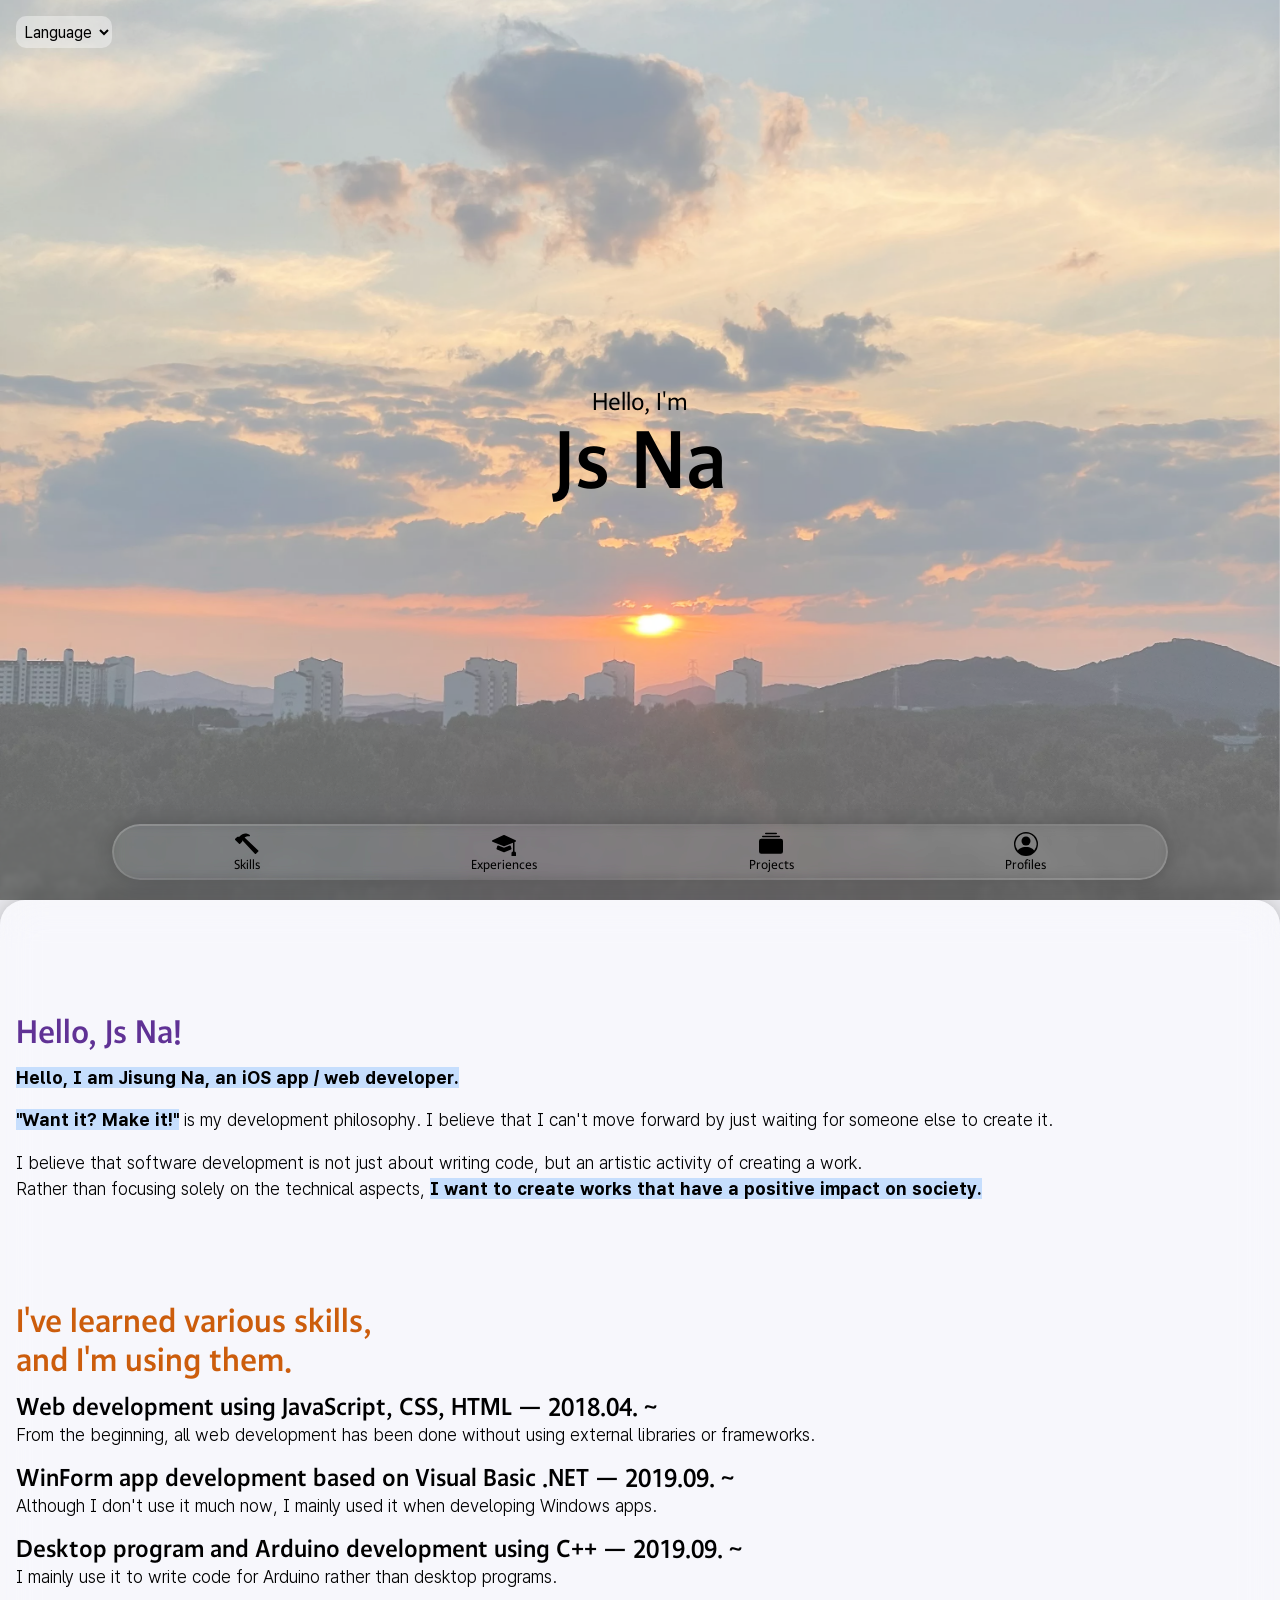
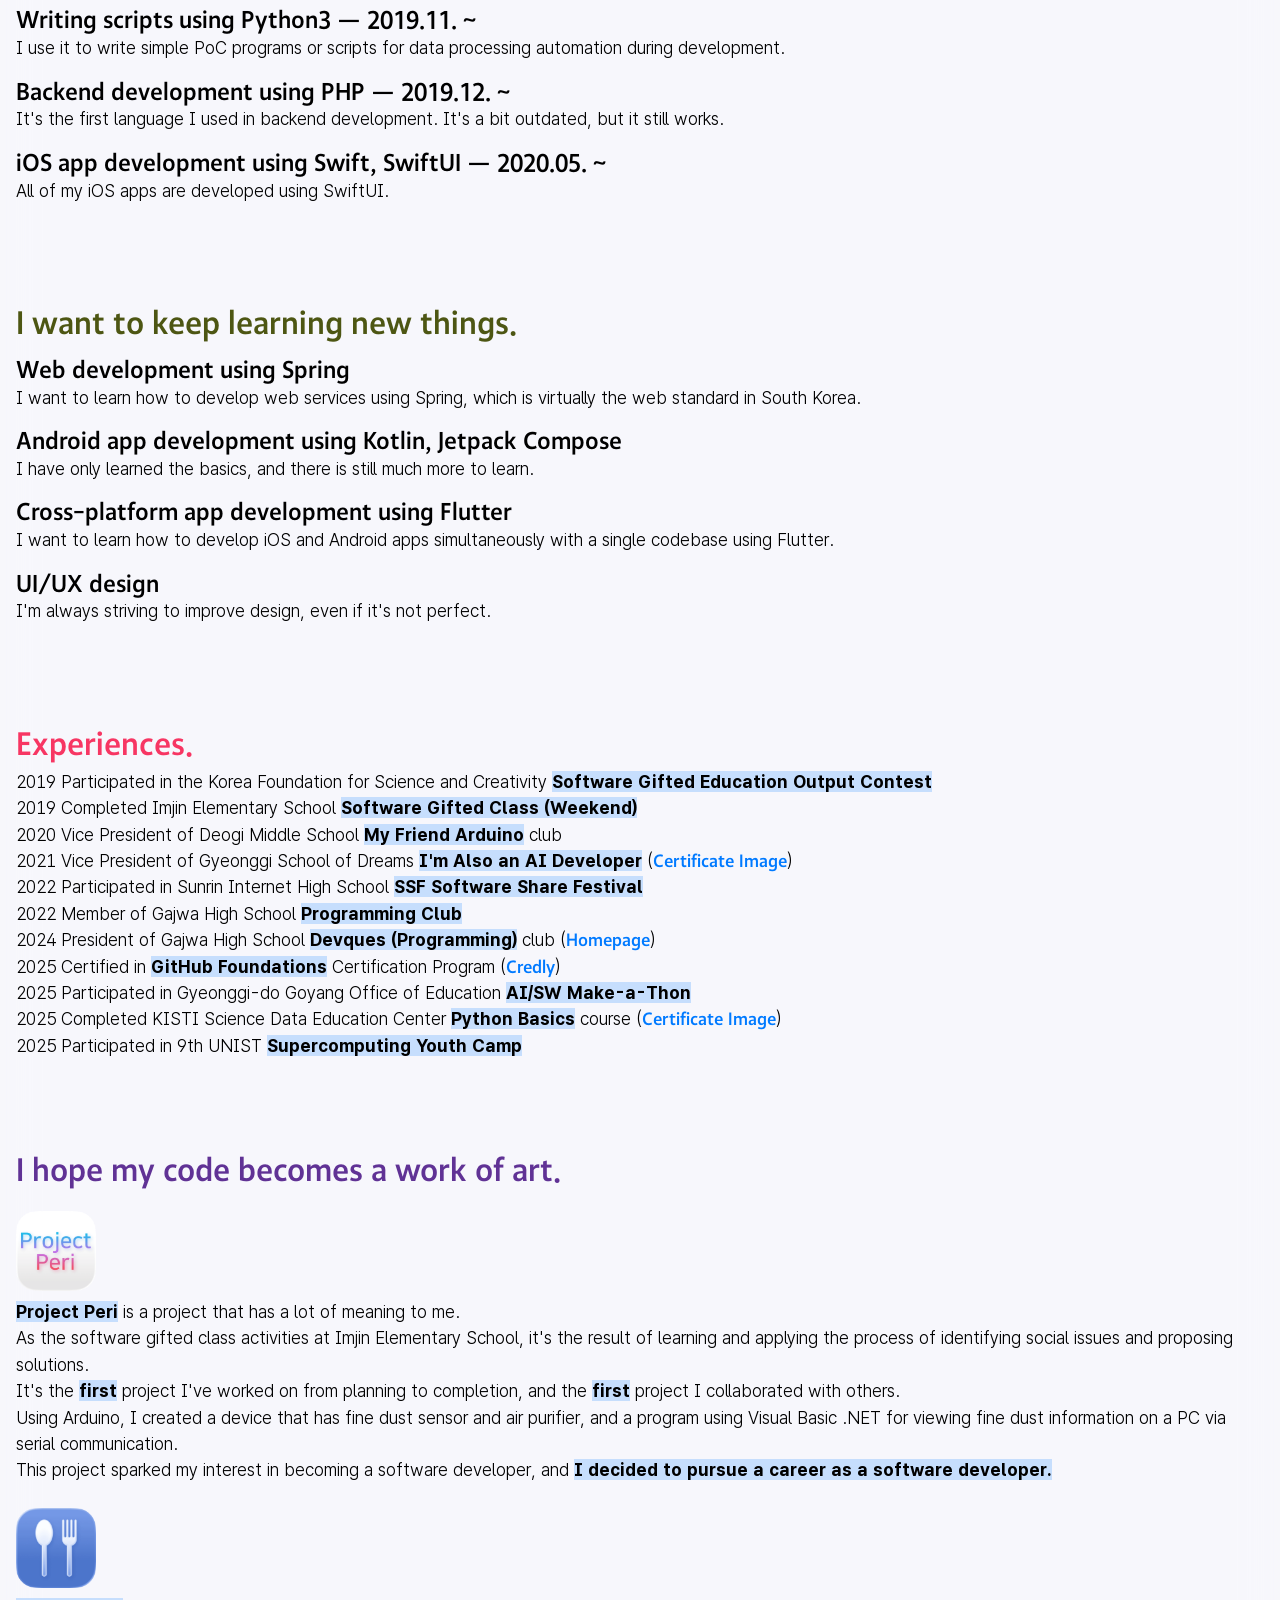
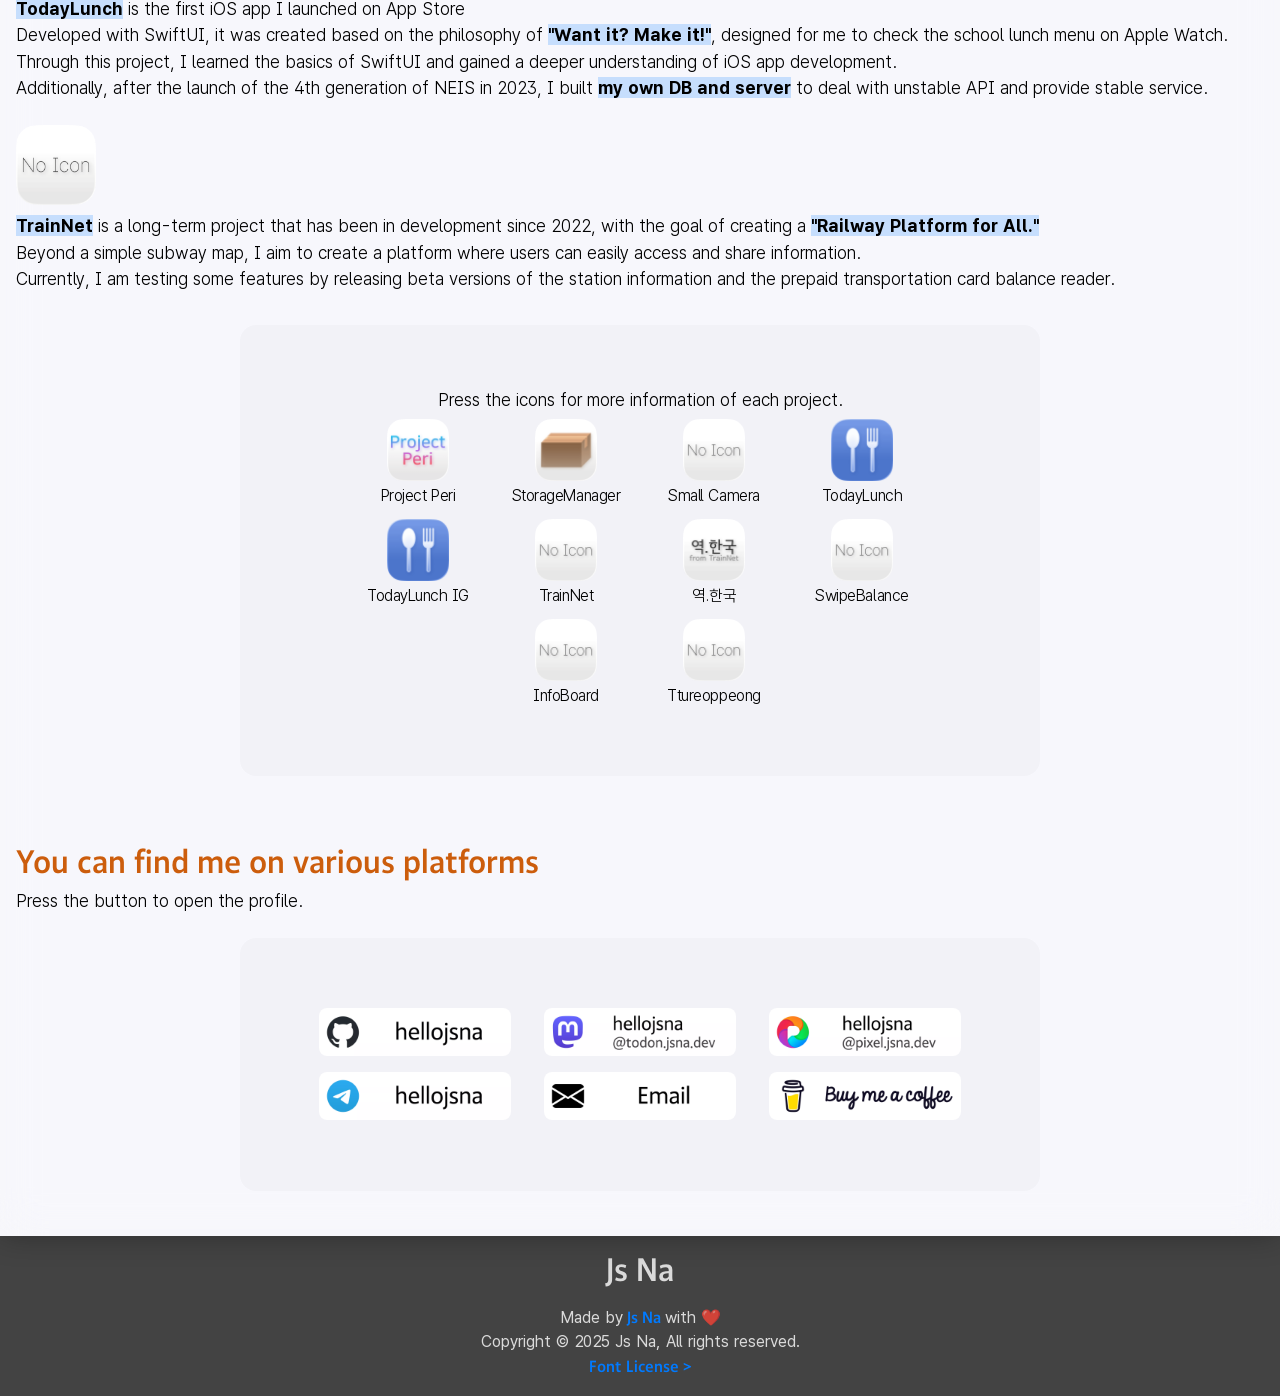
==== commit 9e16c3ea: "Add Project Preview Image(Screenshots)" ====
--- a/index_en.html
+++ b/index_en.html
@@ -242,7 +242,15 @@
                                 <p class="JsAppTitle">TodayLunch</p>
                                 <a class="JsAppLink" href="https://apps.apple.com/kr/app/todaylunch/id6443977069"
                                     target="_blank">App Store</a>
-                                <p class="JsAppDescription">Today's lunch menu on the wrist - lunch menu information app that supports Apple Watch.<br>Check and share lunch menus from elementary, middle, and high schools across the South Korea, as well as some schools in Japan.</p>
+                                <p class="JsAppDescription">Today's school lunch menu on your wrist - lunch menu information app that supports Apple Watch.<br>Check and share lunch menus from K-12 schools across the South Korea, as well as some schools in Japan.</p>
+                                <div class="JsAppDetailPreviewImagesContainer">
+                                    <div class="JsAppDetailPreviewImages">
+                                        <img src="/resources/images/AppPreview/dev.jsna.TodayLunch/Preview.001.png" alt="Preview Image">
+                                        <img src="/resources/images/AppPreview/dev.jsna.TodayLunch/Preview.002.png" alt="Preview Image">
+                                        <img src="/resources/images/AppPreview/dev.jsna.TodayLunch/Preview.003.png" alt="Preview Image">
+                                        <img src="/resources/images/AppPreview/dev.jsna.TodayLunch/Preview.004.png" alt="Preview Image">
+                                    </div>
+                                </div>
                             </button>
                             <button id="JsAppItem-TodayLunchIG" class="JsAppItem hoverEffect">
                                 <picture>
@@ -260,6 +268,14 @@
                                 <a class="JsAppLink" href="https://instagram.com/gmsh_lunch"
                                     target="_blank">GMSH</a>
                                 <p class="JsAppDescription">TodayLunch on Instagram.</p>
+                                <div class="JsAppDetailPreviewImagesContainer">
+                                    <div class="JsAppDetailPreviewImages">
+                                        <img src="/resources/images/AppPreview/dev.jsna.TodayLunch.IG/Preview.001.png" alt="Preview Image">
+                                        <img src="/resources/images/AppPreview/dev.jsna.TodayLunch.IG/Preview.002.png" alt="Preview Image">
+                                        <img src="/resources/images/AppPreview/dev.jsna.TodayLunch.IG/Preview.003.png" alt="Preview Image">
+                                        <img src="/resources/images/AppPreview/dev.jsna.TodayLunch.IG/Preview.004.png" alt="Preview Image">
+                                    </div>
+                                </div>
                             </button>
                             <button id="JsAppItem-TrainNet" class="JsAppItem hoverEffect">
                                 <picture>
@@ -280,6 +296,17 @@
                                 <p class="JsAppTitle">역.한국</p>
                                 <a class="JsAppLink" href="https://역.한국" target="_blank">역.한국</a>
                                 <p class="JsAppDescription">The fastest subway station information search service - 역.한국 from TrainNet<br>Instead of a complicated address, you can share a short link like <a href="https://역.한국/김포공항5">역.한국/김포공항5</a>.</p>
+                                <div class="JsAppDetailPreviewImagesContainer">
+                                    <div class="JsAppDetailPreviewImages">
+                                        <img src="/resources/images/AppPreview/kr.trainnet.StationKR/kr.trainnet.StationKR.001.png" alt="Preview Image">
+                                        <img src="/resources/images/AppPreview/kr.trainnet.StationKR/kr.trainnet.StationKR.002.png" alt="Preview Image">
+                                        <img src="/resources/images/AppPreview/kr.trainnet.StationKR/kr.trainnet.StationKR.003.png" alt="Preview Image">
+                                        <img src="/resources/images/AppPreview/kr.trainnet.StationKR/kr.trainnet.StationKR.004.png" alt="Preview Image">
+                                        <img src="/resources/images/AppPreview/kr.trainnet.StationKR/kr.trainnet.StationKR.005.png" alt="Preview Image">
+                                        <img src="/resources/images/AppPreview/kr.trainnet.StationKR/kr.trainnet.StationKR.006.png" alt="Preview Image">
+                                        <img src="/resources/images/AppPreview/kr.trainnet.StationKR/kr.trainnet.StationKR.007.png" alt="Preview Image">
+                                    </div>
+                                </div>
                             </button>
                             <button id="JsAppItem-SwipeBalance" class="JsAppItem hoverEffect">
                                 <picture>
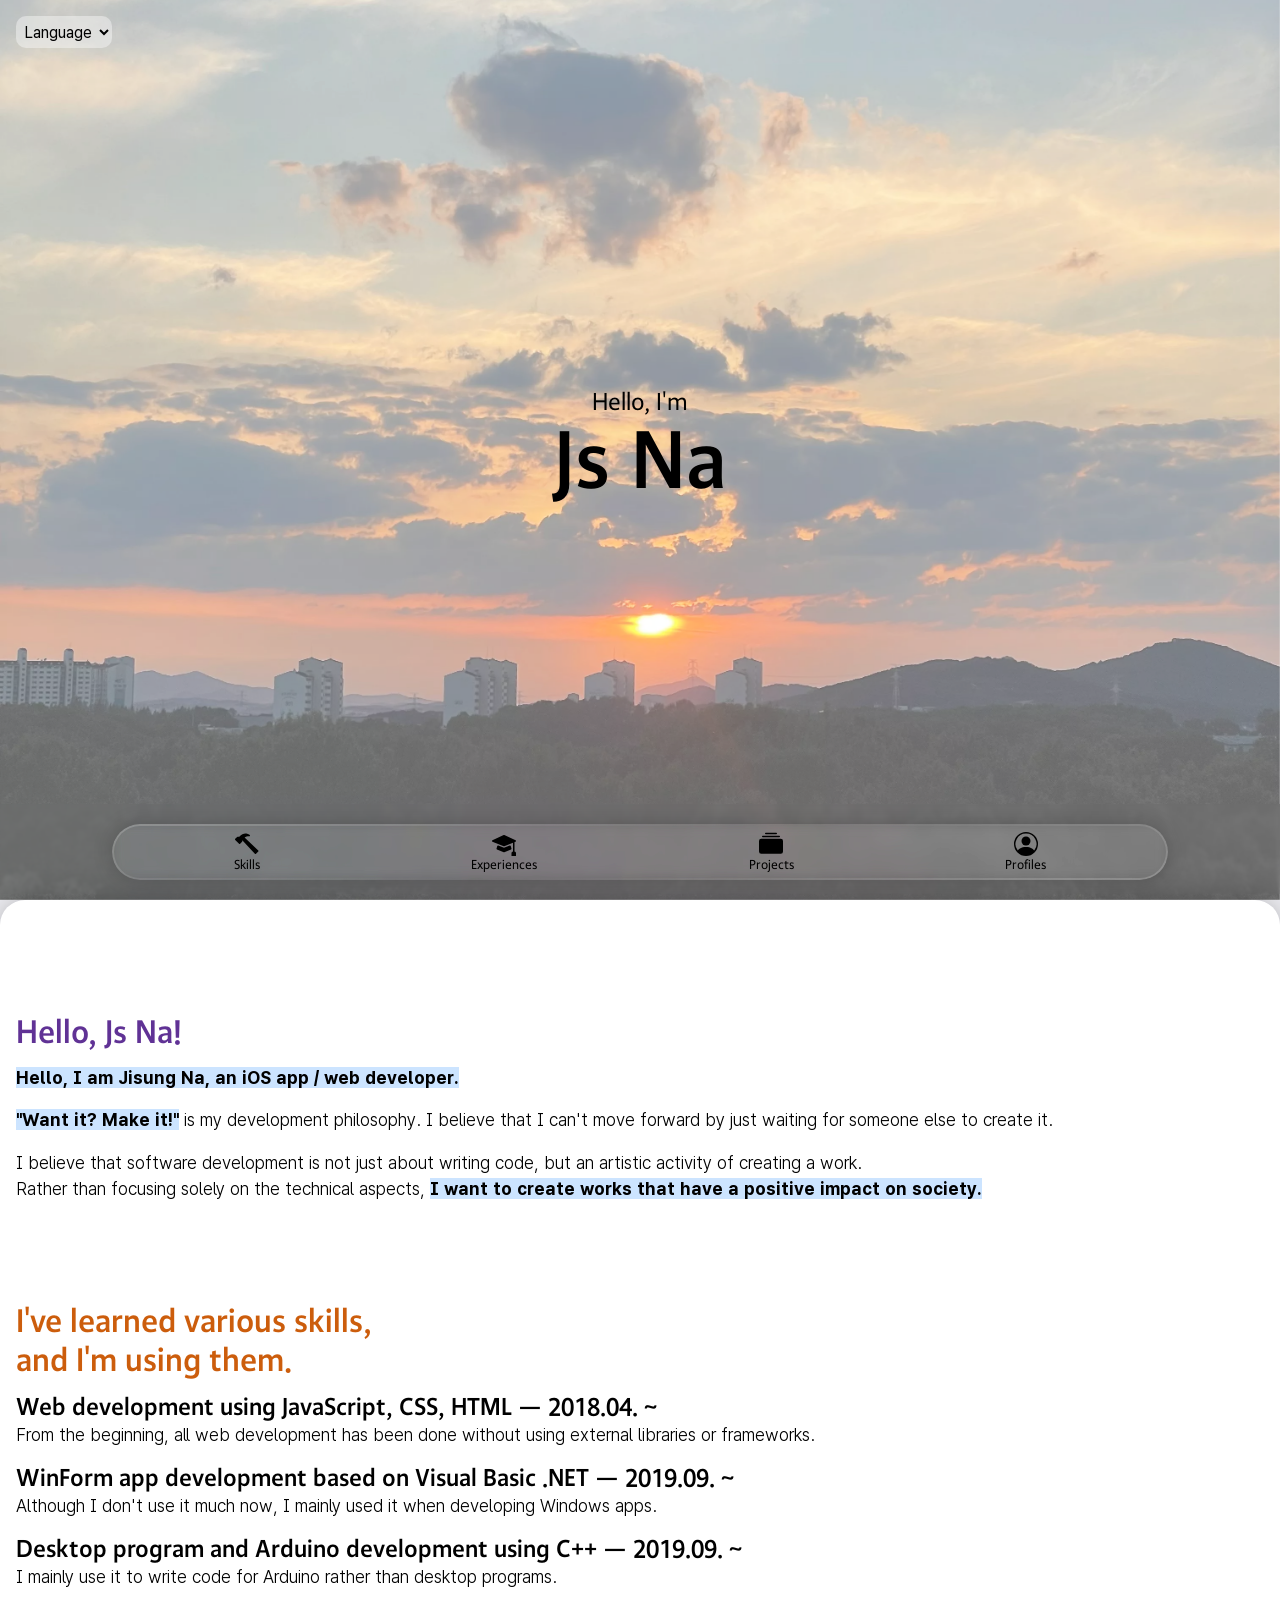
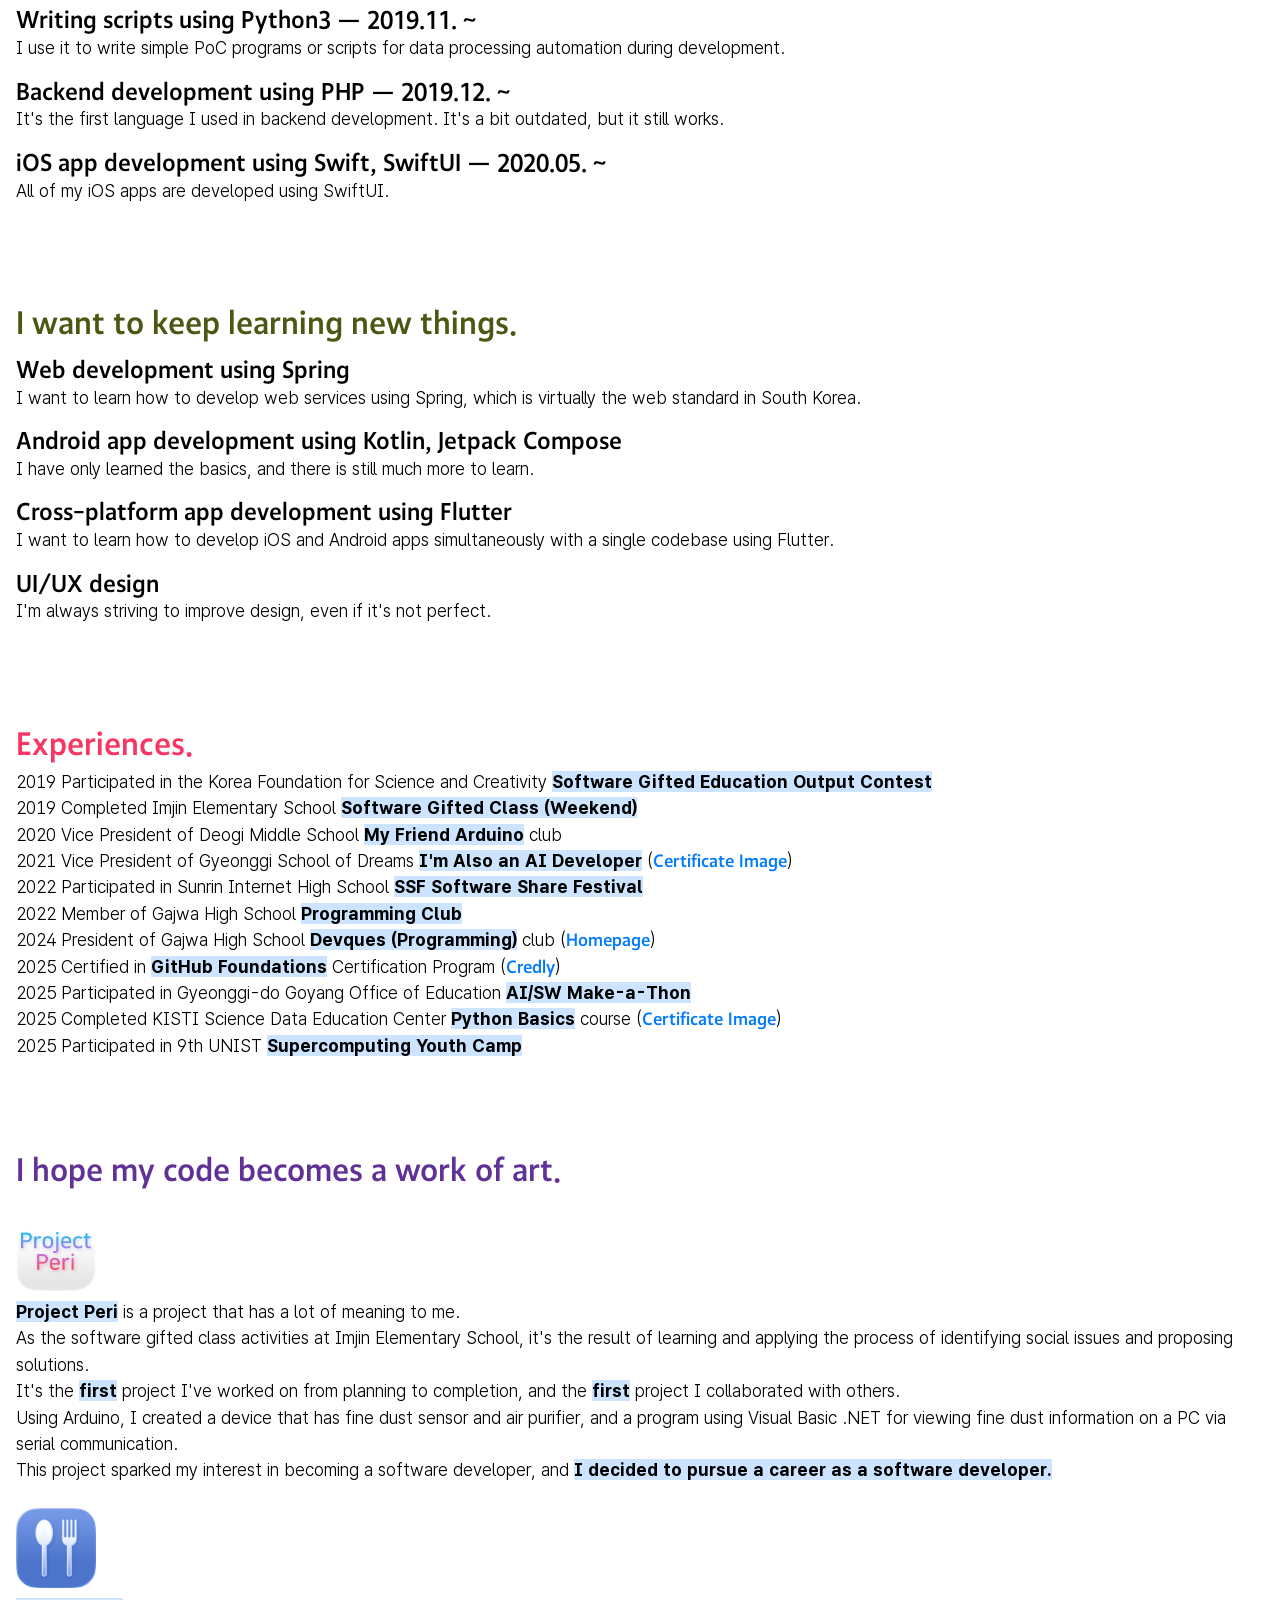
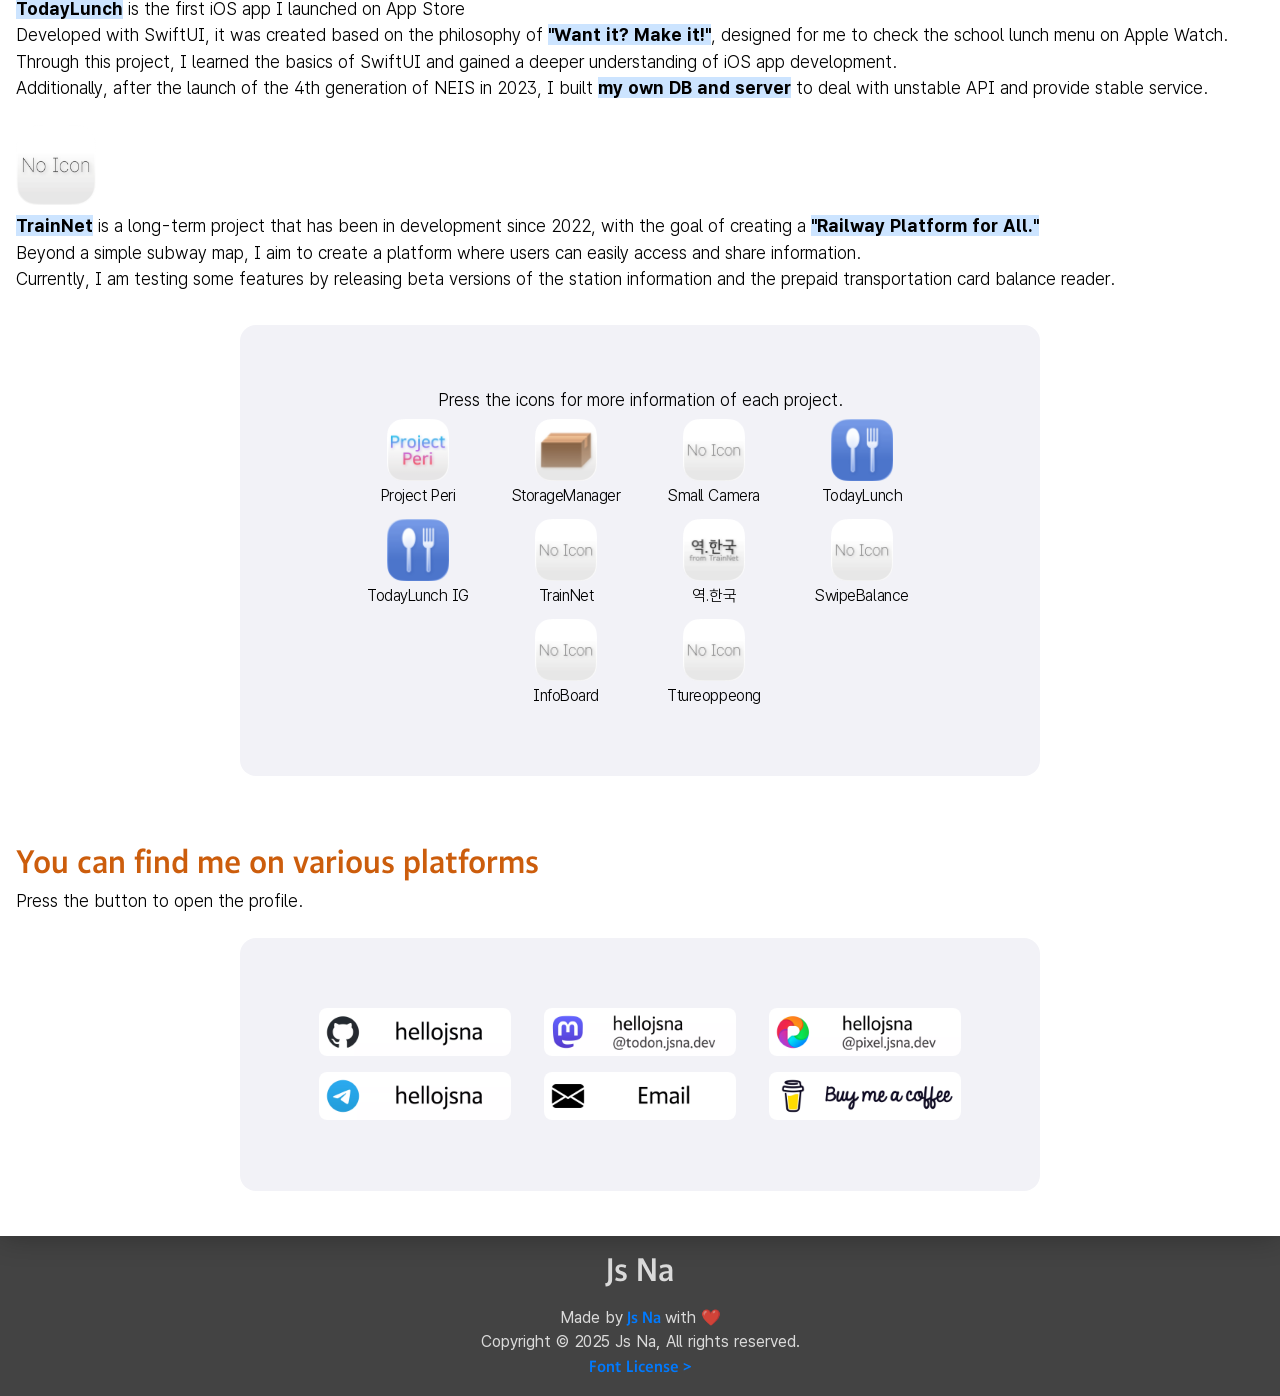
==== commit cfde82e5: "Add Missing Preview Images in English Version" ====
--- a/index_en.html
+++ b/index_en.html
@@ -245,10 +245,10 @@
                                 <p class="JsAppDescription">Today's school lunch menu on your wrist - lunch menu information app that supports Apple Watch.<br>Check and share lunch menus from K-12 schools across the South Korea, as well as some schools in Japan.</p>
                                 <div class="JsAppDetailPreviewImagesContainer">
                                     <div class="JsAppDetailPreviewImages">
-                                        <img src="/resources/images/AppPreview/dev.jsna.TodayLunch/Preview.001.png" alt="Preview Image">
-                                        <img src="/resources/images/AppPreview/dev.jsna.TodayLunch/Preview.002.png" alt="Preview Image">
-                                        <img src="/resources/images/AppPreview/dev.jsna.TodayLunch/Preview.003.png" alt="Preview Image">
-                                        <img src="/resources/images/AppPreview/dev.jsna.TodayLunch/Preview.004.png" alt="Preview Image">
+                                        <img src="./resources/images/AppPreview/dev.jsna.TodayLunch/Preview.001.png" alt="Preview Image">
+                                        <img src="./resources/images/AppPreview/dev.jsna.TodayLunch/Preview.002.png" alt="Preview Image">
+                                        <img src="./resources/images/AppPreview/dev.jsna.TodayLunch/Preview.003.png" alt="Preview Image">
+                                        <img src="./resources/images/AppPreview/dev.jsna.TodayLunch/Preview.004.png" alt="Preview Image">
                                     </div>
                                 </div>
                             </button>
@@ -270,10 +270,10 @@
                                 <p class="JsAppDescription">TodayLunch on Instagram.</p>
                                 <div class="JsAppDetailPreviewImagesContainer">
                                     <div class="JsAppDetailPreviewImages">
-                                        <img src="/resources/images/AppPreview/dev.jsna.TodayLunch.IG/Preview.001.png" alt="Preview Image">
-                                        <img src="/resources/images/AppPreview/dev.jsna.TodayLunch.IG/Preview.002.png" alt="Preview Image">
-                                        <img src="/resources/images/AppPreview/dev.jsna.TodayLunch.IG/Preview.003.png" alt="Preview Image">
-                                        <img src="/resources/images/AppPreview/dev.jsna.TodayLunch.IG/Preview.004.png" alt="Preview Image">
+                                        <img src="./resources/images/AppPreview/dev.jsna.TodayLunch.IG/Preview.001.png" alt="Preview Image">
+                                        <img src="./resources/images/AppPreview/dev.jsna.TodayLunch.IG/Preview.002.png" alt="Preview Image">
+                                        <img src="./resources/images/AppPreview/dev.jsna.TodayLunch.IG/Preview.003.png" alt="Preview Image">
+                                        <img src="./resources/images/AppPreview/dev.jsna.TodayLunch.IG/Preview.004.png" alt="Preview Image">
                                     </div>
                                 </div>
                             </button>
@@ -298,13 +298,13 @@
                                 <p class="JsAppDescription">The fastest subway station information search service - 역.한국 from TrainNet<br>Instead of a complicated address, you can share a short link like <a href="https://역.한국/김포공항5">역.한국/김포공항5</a>.</p>
                                 <div class="JsAppDetailPreviewImagesContainer">
                                     <div class="JsAppDetailPreviewImages">
-                                        <img src="/resources/images/AppPreview/kr.trainnet.StationKR/kr.trainnet.StationKR.001.png" alt="Preview Image">
-                                        <img src="/resources/images/AppPreview/kr.trainnet.StationKR/kr.trainnet.StationKR.002.png" alt="Preview Image">
-                                        <img src="/resources/images/AppPreview/kr.trainnet.StationKR/kr.trainnet.StationKR.003.png" alt="Preview Image">
-                                        <img src="/resources/images/AppPreview/kr.trainnet.StationKR/kr.trainnet.StationKR.004.png" alt="Preview Image">
-                                        <img src="/resources/images/AppPreview/kr.trainnet.StationKR/kr.trainnet.StationKR.005.png" alt="Preview Image">
-                                        <img src="/resources/images/AppPreview/kr.trainnet.StationKR/kr.trainnet.StationKR.006.png" alt="Preview Image">
-                                        <img src="/resources/images/AppPreview/kr.trainnet.StationKR/kr.trainnet.StationKR.007.png" alt="Preview Image">
+                                        <img src="./resources/images/AppPreview/kr.trainnet.StationKR/Preview.001.png" alt="Preview Image">
+                                        <img src="./resources/images/AppPreview/kr.trainnet.StationKR/Preview.002.png" alt="Preview Image">
+                                        <img src="./resources/images/AppPreview/kr.trainnet.StationKR/Preview.003.png" alt="Preview Image">
+                                        <img src="./resources/images/AppPreview/kr.trainnet.StationKR/Preview.004.png" alt="Preview Image">
+                                        <img src="./resources/images/AppPreview/kr.trainnet.StationKR/Preview.005.png" alt="Preview Image">
+                                        <img src="./resources/images/AppPreview/kr.trainnet.StationKR/Preview.006.png" alt="Preview Image">
+                                        <img src="./resources/images/AppPreview/kr.trainnet.StationKR/Preview.007.png" alt="Preview Image">
                                     </div>
                                 </div>
                             </button>
@@ -327,6 +327,11 @@
                                 </picture>
                                 <p class="JsAppTitle">InfoBoard</p>
                                 <p class="JsAppDescription">Information display project for school lobby.</p>
+                                <div class="JsAppDetailPreviewImagesContainer">
+                                    <div class="JsAppDetailPreviewImages">
+                                        <img src="./resources/images/AppPreview/dev.jsna.InfoBoard2024/Preview.001.png" alt="Preview Image">
+                                    </div>
+                                </div>
                             </button>
                             <button id="JsAppItem-Ttureoppeong" class="JsAppItem hoverEffect">
                                 <picture>
@@ -426,6 +431,7 @@
             </span>
             <h1 id="JsAppDetailTitle">Project</h1>
             <p id="JsAppDetailDescription">Description</p>
+            <div id="JsAppDetailPreviewImagesContainer"></div>
         </div>
         <div id="JsAppDetailControlContainer">
             <span id="JsAppDetailLinkContainer">
@@ -447,7 +453,7 @@
             <picture>
                 <source srcset="./resources/images/AppIcon/JsFontIcon-Dark.png"
                     media="(prefers-color-scheme: dark)" />
-                <img src="./resources/images/AppIcon/JsFontIcon-Default.png" alt="InfoBoard" />
+                <img src="./resources/images/AppIcon/JsFontIcon-Default.png" alt="Fonts" />
             </picture>
             <p class="JsAppTitle">Font License</p>
             <span class="JsAppDescription">
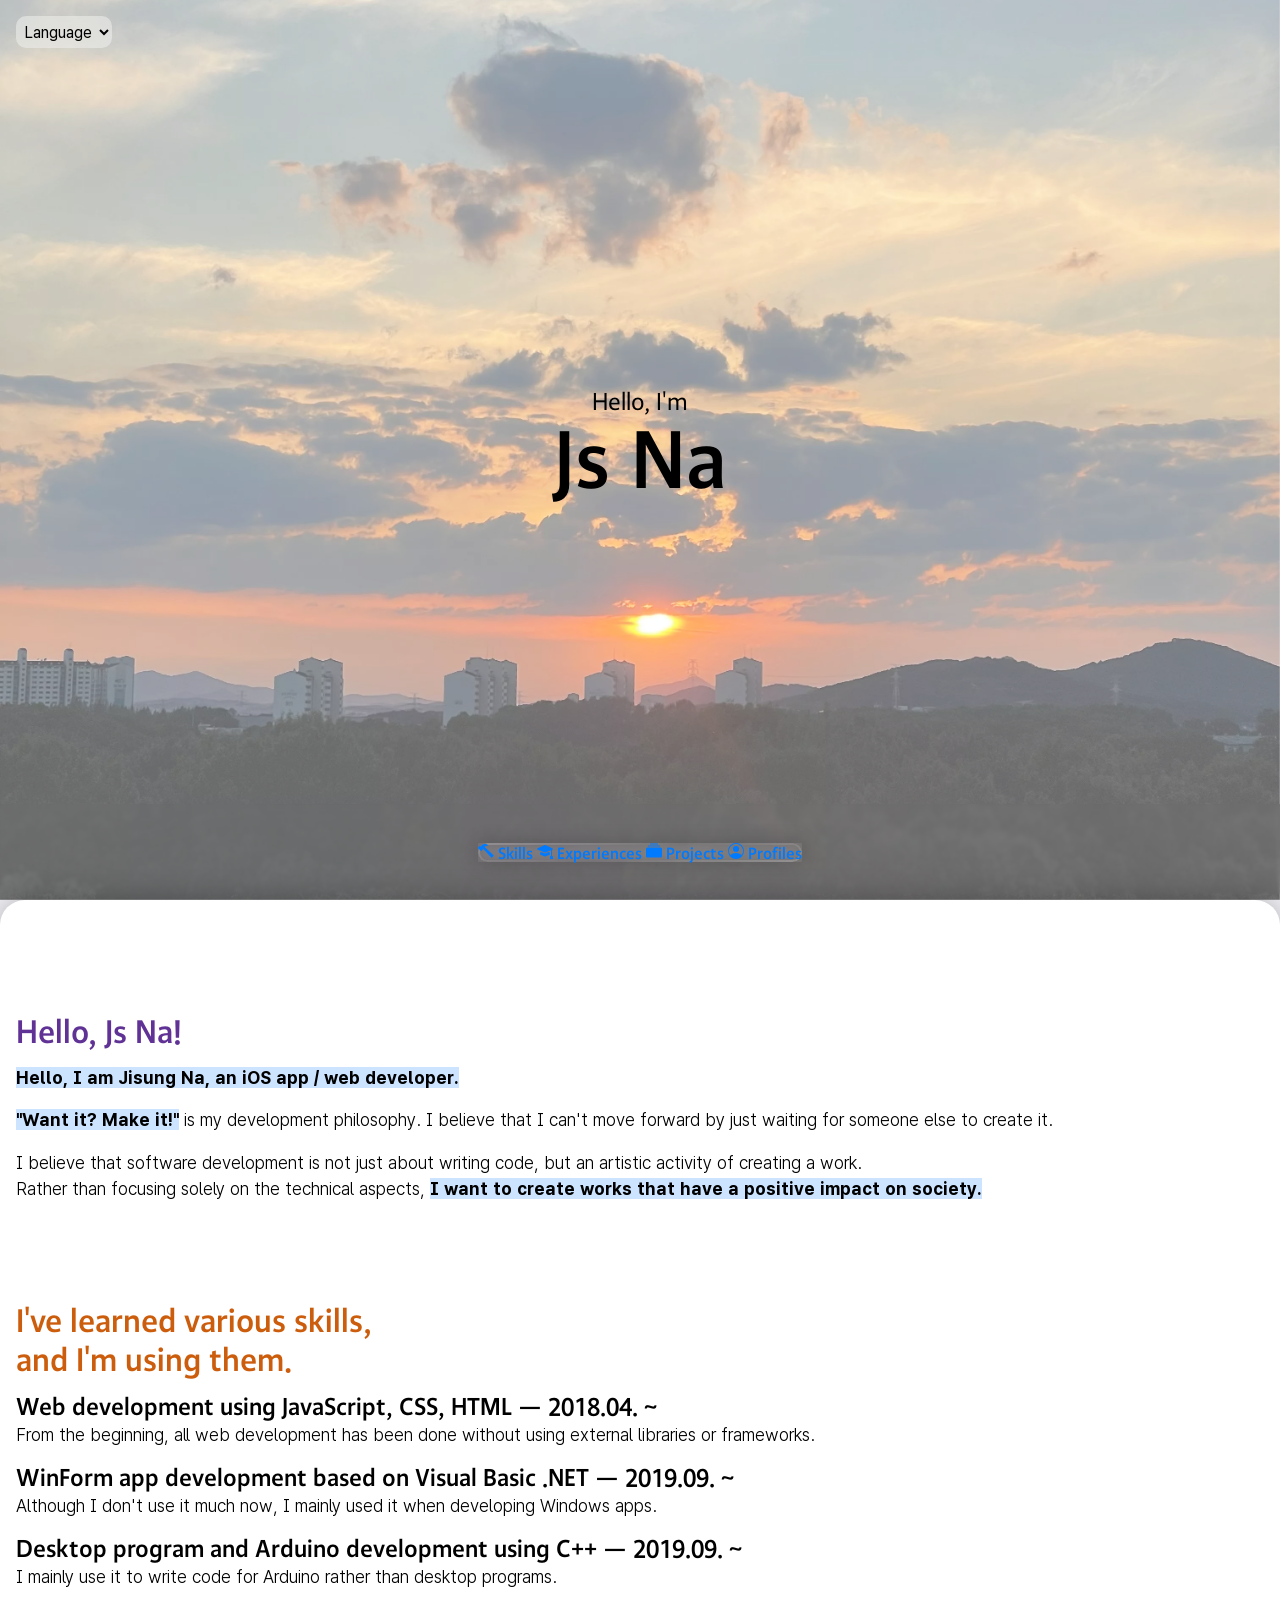
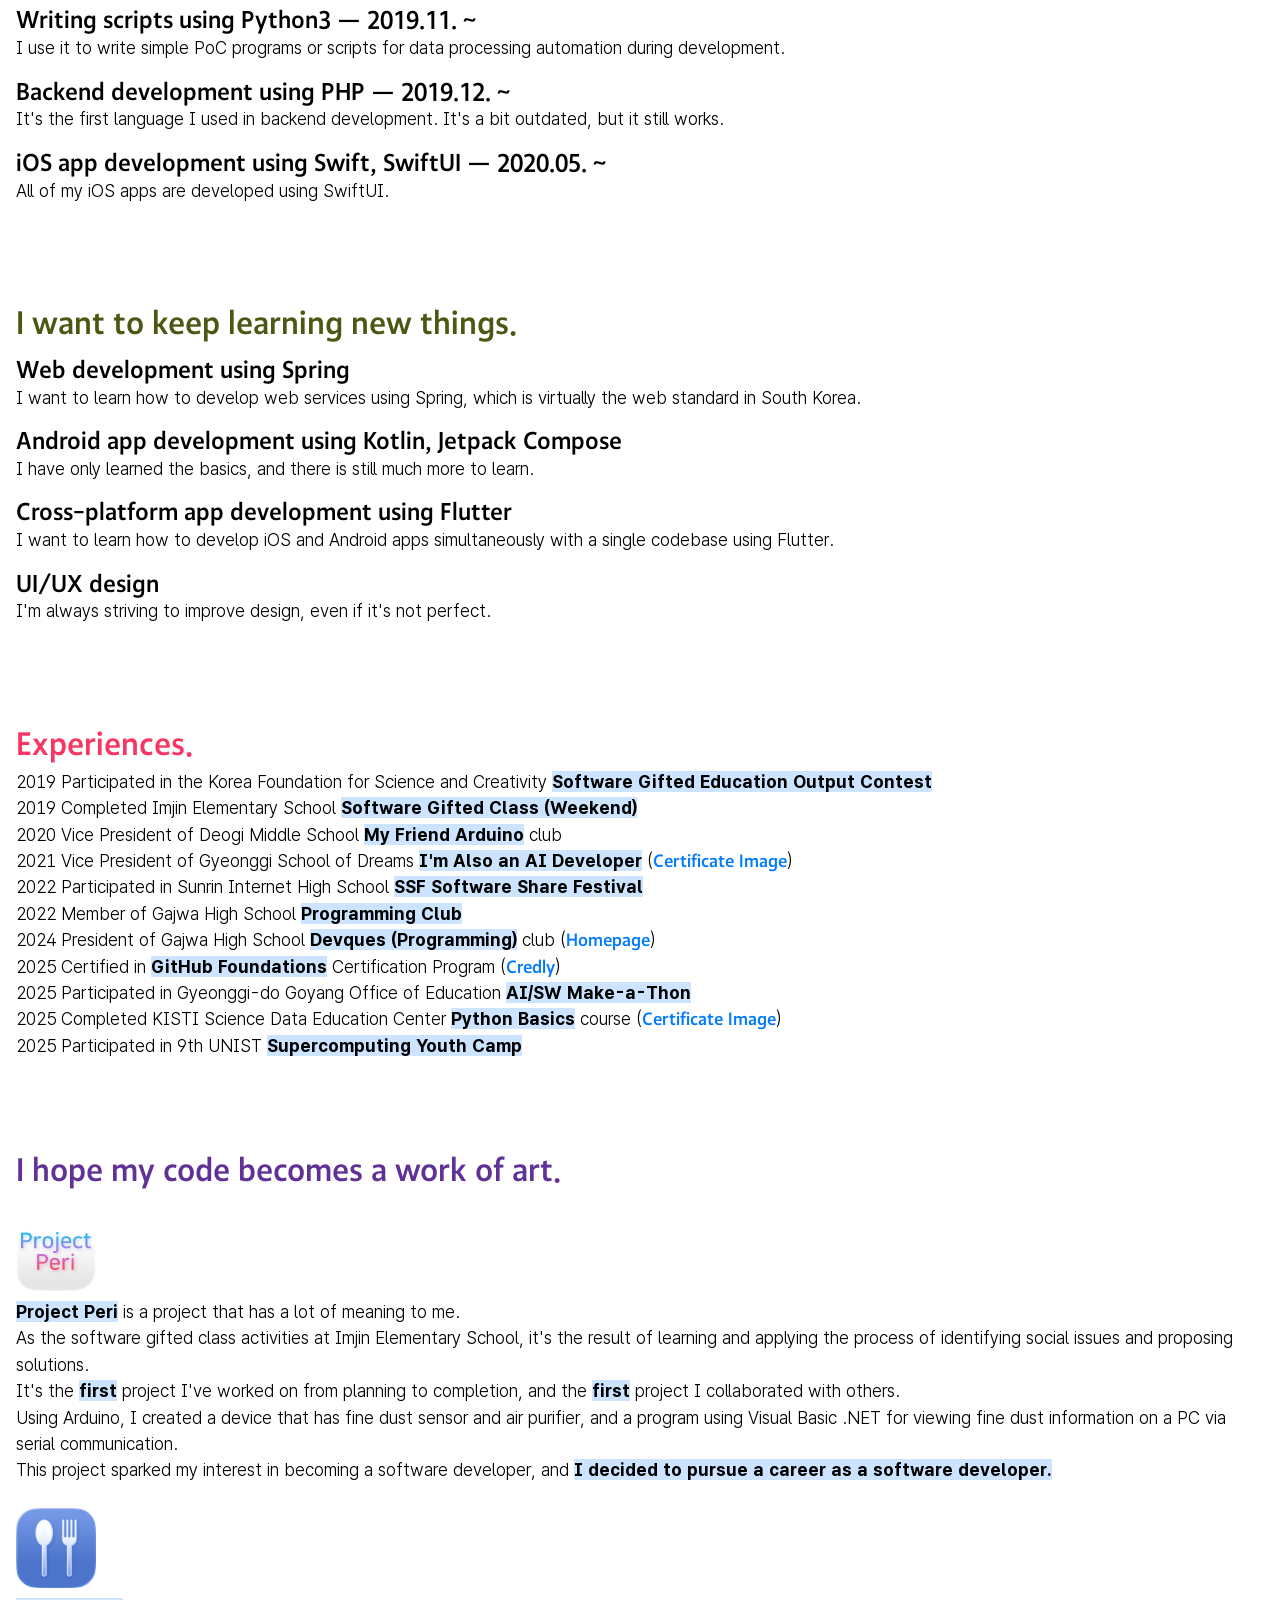
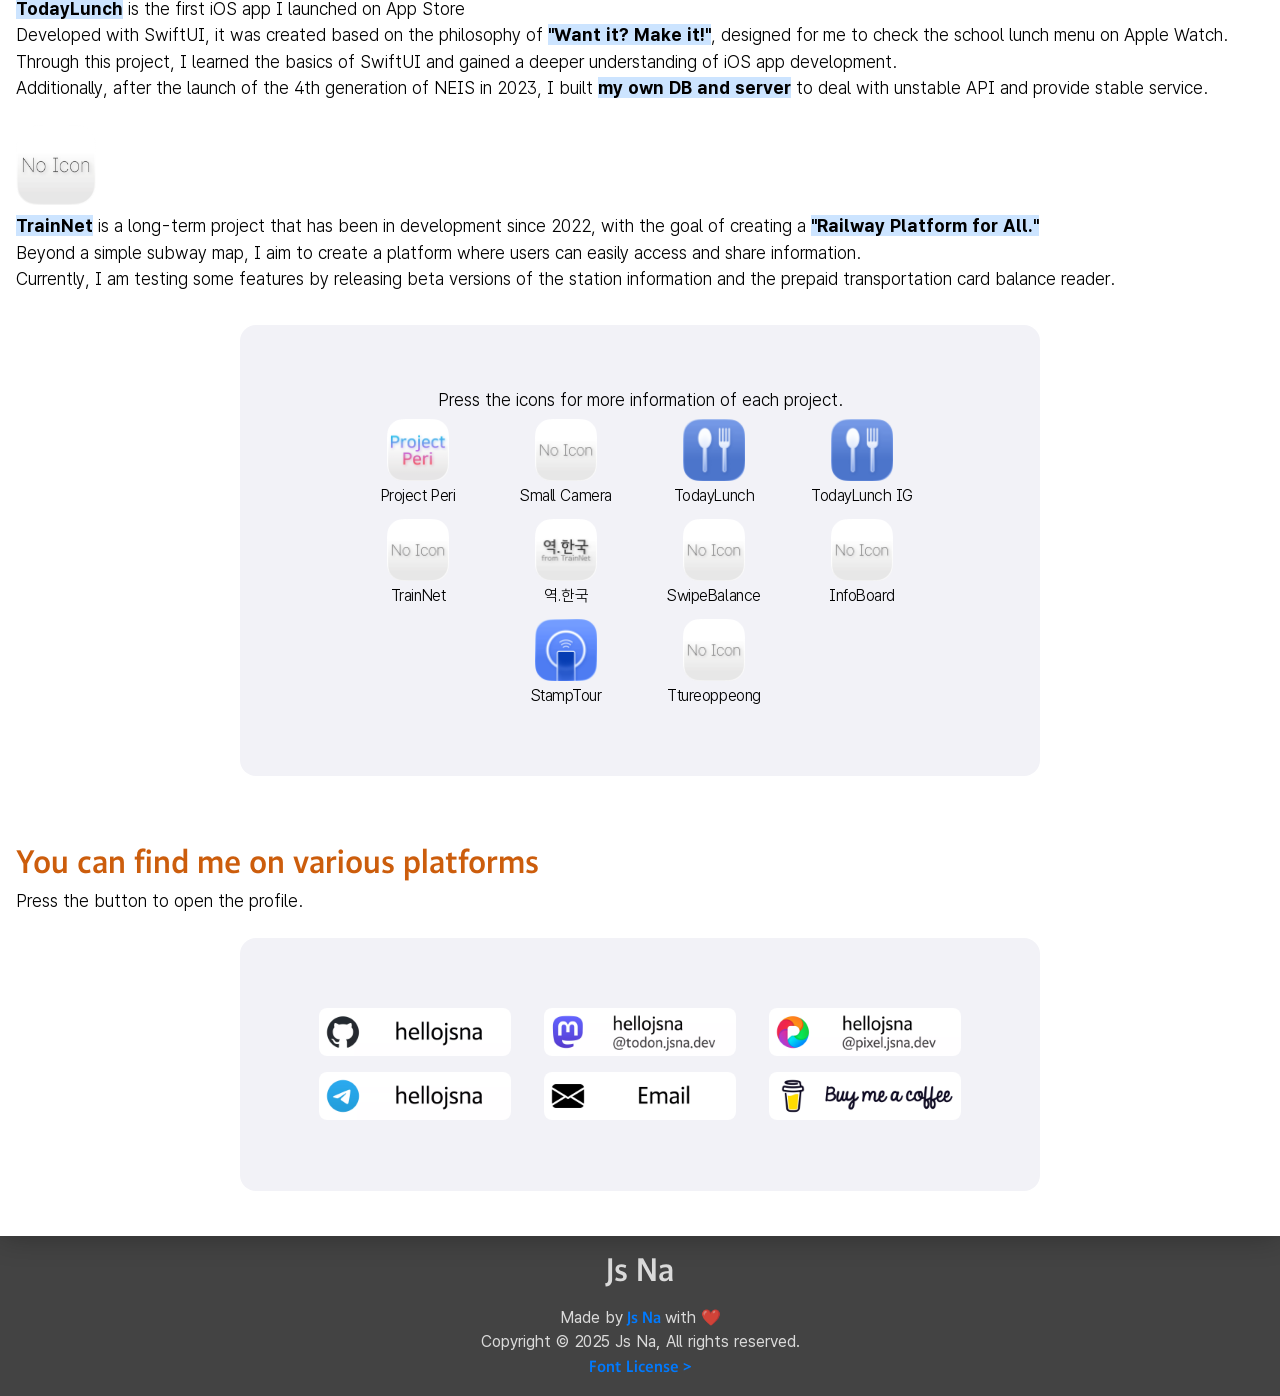
==== commit ea03dcc8: "Fix for Images With Different Ratio / Indent HTML" ====
--- a/index_en.html
+++ b/index_en.html
@@ -36,50 +36,50 @@
         </div>
     </div>
     <div id="MainJs">
-            <div id="JsMenuBarContainer">
-                <div id="JsMenuBarBlurTop" class="GradientBlurView"></div>
-                <div id="JsMenuBarBlurBottom" class="GradientBlurView"></div>
-                <div id="JsMenuBarMagnifier">
-                    <div class="MagnifierBorder"></div>
-                </div>
-                <span id="JsMenuBar">
-                    <a href="#SkillsJs">
-                        <svg xmlns="http://www.w3.org/2000/svg" width="16" height="16" fill="currentColor" class="bi bi-hammer"
-                            viewBox="0 0 16 16">
-                            <path
-                                d="M9.972 2.508a.5.5 0 0 0-.16-.556l-.178-.129a5 5 0 0 0-2.076-.783C6.215.862 4.504 1.229 2.84 3.133H1.786a.5.5 0 0 0-.354.147L.146 4.567a.5.5 0 0 0 0 .706l2.571 2.579a.5.5 0 0 0 .708 0l1.286-1.29a.5.5 0 0 0 .146-.353V5.57l8.387 8.873A.5.5 0 0 0 14 14.5l1.5-1.5a.5.5 0 0 0 .017-.689l-9.129-8.63c.747-.456 1.772-.839 3.112-.839a.5.5 0 0 0 .472-.334" />
-                        </svg>
-                        <span>Skills</span>
-                    </a>
-                    <a href="#ExperienceJs">
-                        <svg xmlns="http://www.w3.org/2000/svg" width="16" height="16" fill="currentColor"
-                            class="bi bi-mortarboard-fill" viewBox="0 0 16 16">
-                            <path
-                                d="M8.211 2.047a.5.5 0 0 0-.422 0l-7.5 3.5a.5.5 0 0 0 .025.917l7.5 3a.5.5 0 0 0 .372 0L14 7.14V13a1 1 0 0 0-1 1v2h3v-2a1 1 0 0 0-1-1V6.739l.686-.275a.5.5 0 0 0 .025-.917z" />
-                            <path
-                                d="M4.176 9.032a.5.5 0 0 0-.656.327l-.5 1.7a.5.5 0 0 0 .294.605l4.5 1.8a.5.5 0 0 0 .372 0l4.5-1.8a.5.5 0 0 0 .294-.605l-.5-1.7a.5.5 0 0 0-.656-.327L8 10.466z" />
-                        </svg>
-                        <span>Experiences</span>
-                    </a>
-                    <a href="#MadeByJs">
-                        <svg xmlns="http://www.w3.org/2000/svg" width="16" height="16" fill="currentColor" class="bi bi-collection-fill"
-                            viewBox="0 0 16 16">
-                            <path
-                                d="M0 13a1.5 1.5 0 0 0 1.5 1.5h13A1.5 1.5 0 0 0 16 13V6a1.5 1.5 0 0 0-1.5-1.5h-13A1.5 1.5 0 0 0 0 6zM2 3a.5.5 0 0 0 .5.5h11a.5.5 0 0 0 0-1h-11A.5.5 0 0 0 2 3m2-2a.5.5 0 0 0 .5.5h7a.5.5 0 0 0 0-1h-7A.5.5 0 0 0 4 1" />
-                        </svg>
-                        <span>Projects</span>
-                    </a>
-                    <a href="#ProfilesJs">
-                        <svg xmlns="http://www.w3.org/2000/svg" width="16" height="16" fill="currentColor" class="bi bi-person-circle"
-                            viewBox="0 0 16 16">
-                            <path d="M11 6a3 3 0 1 1-6 0 3 3 0 0 1 6 0" />
-                            <path fill-rule="evenodd"
-                                d="M0 8a8 8 0 1 1 16 0A8 8 0 0 1 0 8m8-7a7 7 0 0 0-5.468 11.37C3.242 11.226 4.805 10 8 10s4.757 1.225 5.468 2.37A7 7 0 0 0 8 1" />
-                        </svg>
-                        <span>Profiles</span>
-                    </a>
-                </span>
+        <div id="JsMenuBarContainer">
+            <div id="JsMenuBarBlurTop" class="GradientBlurView"></div>
+            <div id="JsMenuBarBlurBottom" class="GradientBlurView"></div>
+            <div id="JsMenuBarMagnifier">
+                <div class="MagnifierBorder"></div>
             </div>
+            <span id="JsMenuBar">
+                <a href="#SkillsJs">
+                    <svg xmlns="http://www.w3.org/2000/svg" width="16" height="16" fill="currentColor"
+                        class="bi bi-hammer" viewBox="0 0 16 16">
+                        <path
+                            d="M9.972 2.508a.5.5 0 0 0-.16-.556l-.178-.129a5 5 0 0 0-2.076-.783C6.215.862 4.504 1.229 2.84 3.133H1.786a.5.5 0 0 0-.354.147L.146 4.567a.5.5 0 0 0 0 .706l2.571 2.579a.5.5 0 0 0 .708 0l1.286-1.29a.5.5 0 0 0 .146-.353V5.57l8.387 8.873A.5.5 0 0 0 14 14.5l1.5-1.5a.5.5 0 0 0 .017-.689l-9.129-8.63c.747-.456 1.772-.839 3.112-.839a.5.5 0 0 0 .472-.334" />
+                    </svg>
+                    <span>Skills</span>
+                </a>
+                <a href="#ExperienceJs">
+                    <svg xmlns="http://www.w3.org/2000/svg" width="16" height="16" fill="currentColor"
+                        class="bi bi-mortarboard-fill" viewBox="0 0 16 16">
+                        <path
+                            d="M8.211 2.047a.5.5 0 0 0-.422 0l-7.5 3.5a.5.5 0 0 0 .025.917l7.5 3a.5.5 0 0 0 .372 0L14 7.14V13a1 1 0 0 0-1 1v2h3v-2a1 1 0 0 0-1-1V6.739l.686-.275a.5.5 0 0 0 .025-.917z" />
+                        <path
+                            d="M4.176 9.032a.5.5 0 0 0-.656.327l-.5 1.7a.5.5 0 0 0 .294.605l4.5 1.8a.5.5 0 0 0 .372 0l4.5-1.8a.5.5 0 0 0 .294-.605l-.5-1.7a.5.5 0 0 0-.656-.327L8 10.466z" />
+                    </svg>
+                    <span>Experiences</span>
+                </a>
+                <a href="#MadeByJs">
+                    <svg xmlns="http://www.w3.org/2000/svg" width="16" height="16" fill="currentColor"
+                        class="bi bi-collection-fill" viewBox="0 0 16 16">
+                        <path
+                            d="M0 13a1.5 1.5 0 0 0 1.5 1.5h13A1.5 1.5 0 0 0 16 13V6a1.5 1.5 0 0 0-1.5-1.5h-13A1.5 1.5 0 0 0 0 6zM2 3a.5.5 0 0 0 .5.5h11a.5.5 0 0 0 0-1h-11A.5.5 0 0 0 2 3m2-2a.5.5 0 0 0 .5.5h7a.5.5 0 0 0 0-1h-7A.5.5 0 0 0 4 1" />
+                    </svg>
+                    <span>Projects</span>
+                </a>
+                <a href="#ProfilesJs">
+                    <svg xmlns="http://www.w3.org/2000/svg" width="16" height="16" fill="currentColor"
+                        class="bi bi-person-circle" viewBox="0 0 16 16">
+                        <path d="M11 6a3 3 0 1 1-6 0 3 3 0 0 1 6 0" />
+                        <path fill-rule="evenodd"
+                            d="M0 8a8 8 0 1 1 16 0A8 8 0 0 1 0 8m8-7a7 7 0 0 0-5.468 11.37C3.242 11.226 4.805 10 8 10s4.757 1.225 5.468 2.37A7 7 0 0 0 8 1" />
+                    </svg>
+                    <span>Profiles</span>
+                </a>
+            </span>
+        </div>
         <div id="JsPageContainer">
             <span id="JsPages">
                 <div id="AboutJs" class="JsPage">
@@ -89,11 +89,14 @@
                             <p><span class="bold">Hello, I am Jisung Na, an iOS app / web developer.</span></p>
                         </span>
                         <span class="PageSection">
-                            <p><span class="bold">"Want it? Make it!"</span> is my development philosophy. I believe that I can't move forward by just waiting for someone else to create it.</p>
-                        </span>
-                        <span class="PageSection">
-                            <p>I believe that software development is not just about writing code, but an artistic activity of creating a work.</p>
-                            <p>Rather than focusing solely on the technical aspects, <span class="bold">I want to create works that have a positive impact on society.</span></p>
+                            <p><span class="bold">"Want it? Make it!"</span> is my development philosophy. I believe
+                                that I can't move forward by just waiting for someone else to create it.</p>
+                        </span>
+                        <span class="PageSection">
+                            <p>I believe that software development is not just about writing code, but an artistic
+                                activity of creating a work.</p>
+                            <p>Rather than focusing solely on the technical aspects, <span class="bold">I want to create
+                                    works that have a positive impact on society.</span></p>
                         </span>
                     </span>
                 </div>
@@ -103,23 +106,28 @@
                         <h1 class="PageTitle">I've learned various skills,<br>and I'm using them.</h1>
                         <span class="PageSection">
                             <h2><span class="bold">Web development using JavaScript, CSS, HTML</span> — 2018.04. ~</h2>
-                            <p>From the beginning, all web development has been done without using external libraries or frameworks.</p>
-                        </span>
-                        <span class="PageSection">                            
-                            <h2><span class="bold">WinForm app development based on Visual Basic .NET</span> — 2019.09. ~</h2>
+                            <p>From the beginning, all web development has been done without using external libraries or
+                                frameworks.</p>
+                        </span>
+                        <span class="PageSection">
+                            <h2><span class="bold">WinForm app development based on Visual Basic .NET</span> — 2019.09.
+                                ~</h2>
                             <p>Although I don't use it much now, I mainly used it when developing Windows apps.</p>
                         </span>
                         <span class="PageSection">
-                            <h2><span class="bold">Desktop program and Arduino development using C++</span> — 2019.09. ~</h2>
+                            <h2><span class="bold">Desktop program and Arduino development using C++</span> — 2019.09. ~
+                            </h2>
                             <p>I mainly use it to write code for Arduino rather than desktop programs.</p>
                         </span>
                         <span class="PageSection">
                             <h2><span class="bold">Writing scripts using Python3</span> — 2019.11. ~</h2>
-                            <p>I use it to write simple PoC programs or scripts for data processing automation during development.</p>
+                            <p>I use it to write simple PoC programs or scripts for data processing automation during
+                                development.</p>
                         </span>
                         <span class="PageSection">
                             <h2><span class="bold">Backend development using PHP</span> — 2019.12. ~</h2>
-                            <p>It's the first language I used in backend development. It's a bit outdated, but it still works.</p>
+                            <p>It's the first language I used in backend development. It's a bit outdated, but it still
+                                works.</p>
                         </span>
                         <span class="PageSection">
                             <h2><span class="bold">iOS app development using Swift, SwiftUI</span> — 2020.05. ~</h2>
@@ -132,7 +140,8 @@
                         <h1 class="PageTitle">I want to keep learning new things.</h1>
                         <span class="PageSection">
                             <h2>Web development using Spring</h2>
-                            <p>I want to learn how to develop web services using Spring, which is virtually the web standard in South Korea.</p>
+                            <p>I want to learn how to develop web services using Spring, which is virtually the web
+                                standard in South Korea.</p>
                         </span>
                         <span class="PageSection">
                             <h2>Android app development using Kotlin, Jetpack Compose</h2>
@@ -140,7 +149,8 @@
                         </span>
                         <span class="PageSection">
                             <h2>Cross-platform app development using Flutter</h2>
-                            <p>I want to learn how to develop iOS and Android apps simultaneously with a single codebase using Flutter.</p>
+                            <p>I want to learn how to develop iOS and Android apps simultaneously with a single codebase
+                                using Flutter.</p>
                         </span>
                         <span class="PageSection">
                             <h2>UI/UX design</h2>
@@ -151,16 +161,28 @@
                 <div id="ExperienceJs" class="JsPage">
                     <span class="PageContent">
                         <h1 class="PageTitle">Experiences.</h1>
-                        <p>2019 Participated in the Korea Foundation for Science and Creativity <span class="bold">Software Gifted Education Output Contest</span></p>
-                        <p>2019 Completed Imjin Elementary School <span class="bold">Software Gifted Class (Weekend)</span></p>
-                        <p>2020 Vice President of Deogi Middle School <span class="bold">My Friend Arduino</span> club</p>
-                        <p>2021 Vice President of Gyeonggi School of Dreams <span class="bold">I'm Also an AI Developer</span> (<a href="./resources/images/ExpPhotos/Gyeonggi_AI_Cert.png" target="_blank">Certificate Image</a>)</p>
-                        <p>2022 Participated in Sunrin Internet High School <span class="bold">SSF Software Share Festival</span></p>
+                        <p>2019 Participated in the Korea Foundation for Science and Creativity <span
+                                class="bold">Software Gifted Education Output Contest</span></p>
+                        <p>2019 Completed Imjin Elementary School <span class="bold">Software Gifted Class
+                                (Weekend)</span></p>
+                        <p>2020 Vice President of Deogi Middle School <span class="bold">My Friend Arduino</span> club
+                        </p>
+                        <p>2021 Vice President of Gyeonggi School of Dreams <span class="bold">I'm Also an AI
+                                Developer</span> (<a href="./resources/images/ExpPhotos/Gyeonggi_AI_Cert.png"
+                                target="_blank">Certificate Image</a>)</p>
+                        <p>2022 Participated in Sunrin Internet High School <span class="bold">SSF Software Share
+                                Festival</span></p>
                         <p>2022 Member of Gajwa High School <span class="bold">Programming Club</span></p>
-                        <p>2024 President of Gajwa High School <span class="bold">Devques (Programming)</span> club (<a href="https://devques.gajwa.dev" target="_blank">Homepage</a>)</p>
-                        <p>2025 Certified in <span class="bold">GitHub Foundations</span> Certification Program (<a href="https://www.credly.com/badges/ddab926b-8f0d-4dce-a1a1-4b025e166acb/public_url" target="_blank">Credly</a>)</p>
-                        <p>2025 Participated in Gyeonggi-do Goyang Office of Education <span class="bold">AI/SW Make-a-Thon</span></p>
-                        <p>2025 Completed KISTI Science Data Education Center <span class="bold">Python Basics</span> course (<a href="./resources/images/ExpPhotos/KISTI_Python_Cert.png" target="_blank">Certificate Image</a>)</p>
+                        <p>2024 President of Gajwa High School <span class="bold">Devques (Programming)</span> club (<a
+                                href="https://devques.gajwa.dev" target="_blank">Homepage</a>)</p>
+                        <p>2025 Certified in <span class="bold">GitHub Foundations</span> Certification Program (<a
+                                href="https://www.credly.com/badges/ddab926b-8f0d-4dce-a1a1-4b025e166acb/public_url"
+                                target="_blank">Credly</a>)</p>
+                        <p>2025 Participated in Gyeonggi-do Goyang Office of Education <span class="bold">AI/SW
+                                Make-a-Thon</span></p>
+                        <p>2025 Completed KISTI Science Data Education Center <span class="bold">Python Basics</span>
+                            course (<a href="./resources/images/ExpPhotos/KISTI_Python_Cert.png"
+                                target="_blank">Certificate Image</a>)</p>
                         <p>2025 Participated in 9th UNIST <span class="bold">Supercomputing Youth Camp</span></p>
                     </span>
                 </div>
@@ -174,10 +196,17 @@
                                 <img src="./resources/images/AppIcon/ProjectPeriIcon-Default.png" alt="Project Peri" />
                             </picture>
                             <p><span class="bold">Project Peri</span> is a project that has a lot of meaning to me.</p>
-                            <p>As the software gifted class activities at Imjin Elementary School, it's the result of learning and applying the process of identifying social issues and proposing solutions.</p>
-                            <p>It's the <span class="bold">first</span> project I've worked on from planning to completion, and the <span class="bold">first</span> project I collaborated with others.</p>
-                            <p>Using Arduino, I created a device that has fine dust sensor and air purifier, and a program using Visual Basic .NET for viewing fine dust information on a PC via serial communication.</p>
-                            <p>This project sparked my interest in becoming a software developer, and <span class="bold">I decided to pursue a career as a software developer.</span></p>
+                            <p>As the software gifted class activities at Imjin Elementary School, it's the result of
+                                learning and applying the process of identifying social issues and proposing solutions.
+                            </p>
+                            <p>It's the <span class="bold">first</span> project I've worked on from planning to
+                                completion, and the <span class="bold">first</span> project I collaborated with others.
+                            </p>
+                            <p>Using Arduino, I created a device that has fine dust sensor and air purifier, and a
+                                program using Visual Basic .NET for viewing fine dust information on a PC via serial
+                                communication.</p>
+                            <p>This project sparked my interest in becoming a software developer, and <span
+                                    class="bold">I decided to pursue a career as a software developer.</span></p>
                         </span>
                         <span class="PageSection JsProjectHighlight">
                             <picture>
@@ -186,9 +215,14 @@
                                 <img src="./resources/images/AppIcon/TodayLunchIcon-Default.png" alt="TodayLunch" />
                             </picture>
                             <p><span class="bold">TodayLunch</span> is the first iOS app I launched on App Store</p>
-                            <p>Developed with SwiftUI, it was created based on the philosophy of <span class="bold">"Want it? Make it!"</span>, designed for me to check the school lunch menu on Apple Watch.</p>
-                            <p>Through this project, I learned the basics of SwiftUI and gained a deeper understanding of iOS app development.</p>
-                            <p>Additionally, after the launch of the 4th generation of NEIS in 2023, I built <span class="bold">my own DB and server</span> to deal with unstable API and provide stable service.</p>
+                            <p>Developed with SwiftUI, it was created based on the philosophy of <span
+                                    class="bold">"Want it? Make it!"</span>, designed for me to check the school lunch
+                                menu on Apple Watch.</p>
+                            <p>Through this project, I learned the basics of SwiftUI and gained a deeper understanding
+                                of iOS app development.</p>
+                            <p>Additionally, after the launch of the 4th generation of NEIS in 2023, I built <span
+                                    class="bold">my own DB and server</span> to deal with unstable API and provide
+                                stable service.</p>
                         </span>
                         <span class="PageSection JsProjectHighlight">
                             <picture>
@@ -196,9 +230,13 @@
                                     media="(prefers-color-scheme: dark)" />
                                 <img src="./resources/images/AppIcon/NoIcon-Default.png" alt="TrainNet" />
                             </picture>
-                            <p><span class="bold">TrainNet</span> is a long-term project that has been in development since 2022, with the goal of creating a <span class="bold">"Railway Platform for All."</span></p>
-                            <p>Beyond a simple subway map, I aim to create a platform where users can easily access and share information.</p>
-                            <p>Currently, I am testing some features by releasing beta versions of the station information and the prepaid transportation card balance reader.</p>
+                            <p><span class="bold">TrainNet</span> is a long-term project that has been in development
+                                since 2022, with the goal of creating a <span class="bold">"Railway Platform for
+                                    All."</span></p>
+                            <p>Beyond a simple subway map, I aim to create a platform where users can easily access and
+                                share information.</p>
+                            <p>Currently, I am testing some features by releasing beta versions of the station
+                                information and the prepaid transportation card balance reader.</p>
                         </span>
                     </span>
                     <div id="JsAppLibrary" class="JsIconList">
@@ -208,13 +246,17 @@
                                 <picture>
                                     <source srcset="./resources/images/AppIcon/ProjectPeriIcon-Dark.png"
                                         media="(prefers-color-scheme: dark)" />
-                                    <img src="./resources/images/AppIcon/ProjectPeriIcon-Default.png" alt="Project Peri" />
+                                    <img src="./resources/images/AppIcon/ProjectPeriIcon-Default.png"
+                                        alt="Project Peri" />
                                 </picture>
                                 <p class="JsAppTitle">Project Peri</p>
-                                <a class="JsAppLink" href="https://archive.jsna.dev/projectperi" target="_blank">Js Archive</a>
-                                <p class="JsAppDescription">2019 Imjin Elementary School software gifted class project.<br>Fine dust measurement and air purification device controllable via smartphone.</p>
-                            </button>
-                            <button id="JsAppItem-StorageManager" class="JsAppItem hoverEffect">
+                                <a class="JsAppLink" href="https://archive.jsna.dev/projectperi" target="_blank">Js
+                                    Archive</a>
+                                <p class="JsAppDescription">2019 Imjin Elementary School software gifted class
+                                    project.<br>Fine dust measurement and air purification device controllable via
+                                    smartphone.</p>
+                            </button>
+                            <!--<button id="JsAppItem-StorageManager" class="JsAppItem hoverEffect">
                                 <picture>
                                     <source srcset="./resources/images/AppIcon/StorageManagerIcon-Dark.png"
                                         media="(prefers-color-scheme: dark)" />
@@ -223,7 +265,7 @@
                                 </picture>
                                 <p class="JsAppTitle">StorageManager</p>
                                 <p class="JsAppDescription">A warehouse management app that organizes items into a list for easy viewing.</p>
-                            </button>
+                            </button>-->
                             <button id="JsAppItem-SmallCamera" class="JsAppItem hoverEffect">
                                 <picture>
                                     <source srcset="./resources/images/AppIcon/NoIcon-Dark.png"
@@ -231,7 +273,8 @@
                                     <img src="./resources/images/AppIcon/NoIcon-Default.png" alt="Small Camera" />
                                 </picture>
                                 <p class="JsAppTitle">Small Camera</p>
-                                <p class="JsAppDescription">An app that slightly reduces the quality of photos to adjust the file size to meet the EBS online class' upload limit.</p>
+                                <p class="JsAppDescription">An app that slightly reduces the quality of photos to adjust
+                                    the file size to meet the EBS online class' upload limit.</p>
                             </button>
                             <button id="JsAppItem-TodayLunch" class="JsAppItem hoverEffect">
                                 <picture>
@@ -242,13 +285,22 @@
                                 <p class="JsAppTitle">TodayLunch</p>
                                 <a class="JsAppLink" href="https://apps.apple.com/kr/app/todaylunch/id6443977069"
                                     target="_blank">App Store</a>
-                                <p class="JsAppDescription">Today's school lunch menu on your wrist - lunch menu information app that supports Apple Watch.<br>Check and share lunch menus from K-12 schools across the South Korea, as well as some schools in Japan.</p>
+                                <p class="JsAppDescription">Today's school lunch menu on your wrist - lunch menu
+                                    information app that supports Apple Watch.<br>Check and share lunch menus from K-12
+                                    schools across the South Korea, as well as some schools in Japan.<br>In case the
+                                    NEIS Open API is unavailable, I built an API that can provide information on
+                                    manually entered data and meal informations from other institutions by building own
+                                    database.</p>
                                 <div class="JsAppDetailPreviewImagesContainer">
                                     <div class="JsAppDetailPreviewImages">
-                                        <img src="./resources/images/AppPreview/dev.jsna.TodayLunch/Preview.001.png" alt="Preview Image">
-                                        <img src="./resources/images/AppPreview/dev.jsna.TodayLunch/Preview.002.png" alt="Preview Image">
-                                        <img src="./resources/images/AppPreview/dev.jsna.TodayLunch/Preview.003.png" alt="Preview Image">
-                                        <img src="./resources/images/AppPreview/dev.jsna.TodayLunch/Preview.004.png" alt="Preview Image">
+                                        <img src="./resources/images/AppPreview/dev.jsna.TodayLunch/Preview.001.png"
+                                            alt="Preview Image">
+                                        <img src="./resources/images/AppPreview/dev.jsna.TodayLunch/Preview.002.png"
+                                            alt="Preview Image">
+                                        <img src="./resources/images/AppPreview/dev.jsna.TodayLunch/Preview.003.png"
+                                            alt="Preview Image">
+                                        <img src="./resources/images/AppPreview/dev.jsna.TodayLunch/Preview.004.png"
+                                            alt="Preview Image">
                                     </div>
                                 </div>
                             </button>
@@ -259,21 +311,24 @@
                                     <img src="./resources/images/AppIcon/TodayLunchIcon-Default.png" alt="TodayLunch" />
                                 </picture>
                                 <p class="JsAppTitle">TodayLunch IG</p>
-                                <a class="JsAppLink" href="https://instagram.com/gjhs_lunch"
-                                    target="_blank">Gajwa</a>
+                                <a class="JsAppLink" href="https://instagram.com/gjhs_lunch" target="_blank">Gajwa</a>
                                 <a class="JsAppLink" href="https://instagram.com/daejin_lunch"
                                     target="_blank">Daejin</a>
                                 <a class="JsAppLink" href="https://instagram.com/shinjin_lunch"
                                     target="_blank">Shinjin</a>
-                                <a class="JsAppLink" href="https://instagram.com/gmsh_lunch"
-                                    target="_blank">GMSH</a>
-                                <p class="JsAppDescription">TodayLunch on Instagram.</p>
+                                <a class="JsAppLink" href="https://instagram.com/gmsh_lunch" target="_blank">GMSH</a>
+                                <p class="JsAppDescription">TodayLunch on Instagram.<br>Using TodayLunch's API, daily
+                                    school lunch menus are automatically uploaded to Instagram stories.</p>
                                 <div class="JsAppDetailPreviewImagesContainer">
                                     <div class="JsAppDetailPreviewImages">
-                                        <img src="./resources/images/AppPreview/dev.jsna.TodayLunch.IG/Preview.001.png" alt="Preview Image">
-                                        <img src="./resources/images/AppPreview/dev.jsna.TodayLunch.IG/Preview.002.png" alt="Preview Image">
-                                        <img src="./resources/images/AppPreview/dev.jsna.TodayLunch.IG/Preview.003.png" alt="Preview Image">
-                                        <img src="./resources/images/AppPreview/dev.jsna.TodayLunch.IG/Preview.004.png" alt="Preview Image">
+                                        <img src="./resources/images/AppPreview/dev.jsna.TodayLunch.IG/Preview.001.png"
+                                            alt="Preview Image">
+                                        <img src="./resources/images/AppPreview/dev.jsna.TodayLunch.IG/Preview.002.png"
+                                            alt="Preview Image">
+                                        <img src="./resources/images/AppPreview/dev.jsna.TodayLunch.IG/Preview.003.png"
+                                            alt="Preview Image">
+                                        <img src="./resources/images/AppPreview/dev.jsna.TodayLunch.IG/Preview.004.png"
+                                            alt="Preview Image">
                                     </div>
                                 </div>
                             </button>
@@ -285,7 +340,8 @@
                                 </picture>
                                 <p class="JsAppTitle">TrainNet</p>
                                 <a class="JsAppLink" href="https://trainnet.kr" target="_blank">TrainNet</a>
-                                <p class="JsAppDescription">TrainNet - Train information platform for all<br>TrainNet is not just a simple subway map.</p>
+                                <p class="JsAppDescription">TrainNet - Train information platform for all<br>TrainNet is
+                                    not just a simple subway map.</p>
                             </button>
                             <button id="JsAppItem-Station" class="JsAppItem hoverEffect">
                                 <picture>
@@ -295,16 +351,25 @@
                                 </picture>
                                 <p class="JsAppTitle">역.한국</p>
                                 <a class="JsAppLink" href="https://역.한국" target="_blank">역.한국</a>
-                                <p class="JsAppDescription">The fastest subway station information search service - 역.한국 from TrainNet<br>Instead of a complicated address, you can share a short link like <a href="https://역.한국/김포공항5">역.한국/김포공항5</a>.</p>
+                                <p class="JsAppDescription">The fastest subway station information search service - 역.한국
+                                    from TrainNet<br>Instead of a complicated address, you can share a short link like
+                                    <a href="https://역.한국/김포공항5">역.한국/김포공항5</a>.</p>
                                 <div class="JsAppDetailPreviewImagesContainer">
                                     <div class="JsAppDetailPreviewImages">
-                                        <img src="./resources/images/AppPreview/kr.trainnet.StationKR/Preview.001.png" alt="Preview Image">
-                                        <img src="./resources/images/AppPreview/kr.trainnet.StationKR/Preview.002.png" alt="Preview Image">
-                                        <img src="./resources/images/AppPreview/kr.trainnet.StationKR/Preview.003.png" alt="Preview Image">
-                                        <img src="./resources/images/AppPreview/kr.trainnet.StationKR/Preview.004.png" alt="Preview Image">
-                                        <img src="./resources/images/AppPreview/kr.trainnet.StationKR/Preview.005.png" alt="Preview Image">
-                                        <img src="./resources/images/AppPreview/kr.trainnet.StationKR/Preview.006.png" alt="Preview Image">
-                                        <img src="./resources/images/AppPreview/kr.trainnet.StationKR/Preview.007.png" alt="Preview Image">
+                                        <img src="./resources/images/AppPreview/kr.trainnet.StationKR/Preview.001.png"
+                                            alt="Preview Image">
+                                        <img src="./resources/images/AppPreview/kr.trainnet.StationKR/Preview.002.png"
+                                            alt="Preview Image">
+                                        <img src="./resources/images/AppPreview/kr.trainnet.StationKR/Preview.003.png"
+                                            alt="Preview Image">
+                                        <img src="./resources/images/AppPreview/kr.trainnet.StationKR/Preview.004.png"
+                                            alt="Preview Image">
+                                        <img src="./resources/images/AppPreview/kr.trainnet.StationKR/Preview.005.png"
+                                            alt="Preview Image">
+                                        <img src="./resources/images/AppPreview/kr.trainnet.StationKR/Preview.006.png"
+                                            alt="Preview Image">
+                                        <img src="./resources/images/AppPreview/kr.trainnet.StationKR/Preview.007.png"
+                                            alt="Preview Image">
                                     </div>
                                 </div>
                             </button>
@@ -317,7 +382,9 @@
                                 <p class="JsAppTitle">SwipeBalance</p>
                                 <a class="JsAppLink" href="https://testflight.apple.com/join/xQWasXfj"
                                     target="_blank">TestFlight</a>
-                                <p class="JsAppDescription">Korean prepaid transportation card balance reader app - SwipeBalance from TrainNet<br>By adding a control item to the control center on iOS 18 or later, you can access the app more quickly.</p>
+                                <p class="JsAppDescription">Korean prepaid transportation card balance reader app -
+                                    SwipeBalance from TrainNet<br>By adding a control item to the control center on iOS
+                                    18 or later, you can access the app more quickly.</p>
                             </button>
                             <button id="JsAppItem-InfoBoard" class="JsAppItem hoverEffect">
                                 <picture>
@@ -326,13 +393,34 @@
                                     <img src="./resources/images/AppIcon/NoIcon-Default.png" alt="InfoBoard" />
                                 </picture>
                                 <p class="JsAppTitle">InfoBoard</p>
-                                <p class="JsAppDescription">Information display project for school lobby.</p>
+                                <p class="JsAppDescription">Information display project for school lobby.<br>학교 구성원들의
+                                    일상을 더욱 편리하게 만들고자 시작된 InfoBoard 프로젝트는 학교를 방문한 모든 사람에게 유용한 정보를 제공합니다. 급식 식단부터 날씨, 버스
+                                    도착 정보까지, InfoBoard는 학교생활에 필요한 모든 정보를 한 곳에서 쉽게 확인할 수 있게 해줍니다.<br>InfoBoard는 "잘 읽히는
+                                    디자인"을 만들기 위해 여러 디자인 요소를 테스트했으며, 다양한 피드백을 적극적으로 반영하며 지속적인 개선을 이어가고 있습니다.</p>
                                 <div class="JsAppDetailPreviewImagesContainer">
                                     <div class="JsAppDetailPreviewImages">
-                                        <img src="./resources/images/AppPreview/dev.jsna.InfoBoard2024/Preview.001.png" alt="Preview Image">
+                                        <img src="./resources/images/AppPreview/dev.jsna.InfoBoard2024/Preview.001.png"
+                                            alt="Preview Image">
+                                        <img src="./resources/images/AppPreview/dev.jsna.InfoBoard2024/Preview.002.png"
+                                            alt="Preview Image">
                                     </div>
                                 </div>
                             </button>
+                            <button id="JsAppItem-StampTour" class="JsAppItem hoverEffect">
+                                <picture>
+                                    <source srcset="./resources/images/AppIcon/StampTourIcon-Dark.png"
+                                        media="(prefers-color-scheme: dark)" />
+                                    <img src="./resources/images/AppIcon/StampTourIcon-Default.png" alt="가좌고 스탬프투어" />
+                                </picture>
+                                <p class="JsAppTitle">StampTour</p>
+                                <p class="JsAppDescription">Stamp tour at Gajwa High School(2023, 2024)</p>
+                                <div class="JsAppDetailPreviewImagesContainer">
+                                    <div class="JsAppDetailPreviewImages">
+                                        <img src="./resources/images/AppPreview/dev.gajwa.StampTour/Preview.001.png"
+                                            alt="Preview Image">
+                                    </div>
+                                </div>
+                            </button>
                             <button id="JsAppItem-Ttureoppeong" class="JsAppItem hoverEffect">
                                 <picture>
                                     <source srcset="./resources/images/AppIcon/NoIcon-Dark.png"
@@ -340,8 +428,11 @@
                                     <img src="./resources/images/AppIcon/NoIcon-Default.png" alt="Ttureoppeong" />
                                 </picture>
                                 <p class="JsAppTitle">Ttureoppeong</p>
-                                <a class="JsAppLink" href="https://github.com/hellojsna/Make-a-Thon-2025-Ttureoppeong" target="_blank">GitHub</a>
-                                <p class="JsAppDescription">Ttureoppeong - Smart Road Flood Preventation System with Automatic Sewer Cleaning<br>Gyeonggi-do Goyang Office of Education 2025 AI Make-a-Thon Project<br>｢Unconventional Imagination｣ Award Winner</p>
+                                <a class="JsAppLink" href="https://github.com/hellojsna/Make-a-Thon-2025-Ttureoppeong"
+                                    target="_blank">GitHub</a>
+                                <p class="JsAppDescription">Ttureoppeong - Smart Road Flood Preventation System with
+                                    Automatic Sewer Cleaning<br>Gyeonggi-do Goyang Office of Education 2025 AI
+                                    Make-a-Thon Project<br>｢Unconventional Imagination｣ Award Winner</p>
                             </button>
                         </span>
                     </div>
@@ -358,7 +449,8 @@
                                 <source srcset="./resources/images/ProfileLinks/Button-GitHub-Dark.webp"
                                     type="image/webp" media="(prefers-color-scheme: dark)" />
                                 <source srcset="./resources/images/ProfileLinks/Button-GitHub-Default.webp"
-                                    type="image/webp" media="(prefers-color-scheme: light), (prefers-color-scheme: no-preference)" />
+                                    type="image/webp"
+                                    media="(prefers-color-scheme: light), (prefers-color-scheme: no-preference)" />
                                 <source srcset="./resources/images/ProfileLinks/Button-GitHub-Dark.png"
                                     media="(prefers-color-scheme: dark)" />
                                 <img src="./resources/images/ProfileLinks/Button-GitHub-Default.png" alt="GitHub" />
@@ -369,7 +461,8 @@
                                 <source srcset="./resources/images/ProfileLinks/Button-Todon-Dark.webp"
                                     type="image/webp" media="(prefers-color-scheme: dark)" />
                                 <source srcset="./resources/images/ProfileLinks/Button-Todon-Default.webp"
-                                    type="image/webp" media="(prefers-color-scheme: light), (prefers-color-scheme: no-preference)" />
+                                    type="image/webp"
+                                    media="(prefers-color-scheme: light), (prefers-color-scheme: no-preference)" />
                                 <source srcset="./resources/images/ProfileLinks/Button-Todon-Dark.png"
                                     media="(prefers-color-scheme: dark)" />
                                 <img src="./resources/images/ProfileLinks/Button-Todon-Default.png" alt="Mastodon" />
@@ -380,7 +473,8 @@
                                 <source srcset="./resources/images/ProfileLinks/Button-Pixel-Dark.webp"
                                     type="image/webp" media="(prefers-color-scheme: dark)" />
                                 <source srcset="./resources/images/ProfileLinks/Button-Pixel-Default.webp"
-                                    type="image/webp" media="(prefers-color-scheme: light), (prefers-color-scheme: no-preference)" />
+                                    type="image/webp"
+                                    media="(prefers-color-scheme: light), (prefers-color-scheme: no-preference)" />
                                 <source srcset="./resources/images/ProfileLinks/Button-Pixel-Dark.png"
                                     media="(prefers-color-scheme: dark)" />
                                 <img src="./resources/images/ProfileLinks/Button-Pixel-Default.png" alt="Pixelfed" />
@@ -391,7 +485,8 @@
                                 <source srcset="./resources/images/ProfileLinks/Button-Telegram-Dark.webp"
                                     type="image/webp" media="(prefers-color-scheme: dark)" />
                                 <source srcset="./resources/images/ProfileLinks/Button-Telegram-Default.webp"
-                                    type="image/webp" media="(prefers-color-scheme: light), (prefers-color-scheme: no-preference)" />
+                                    type="image/webp"
+                                    media="(prefers-color-scheme: light), (prefers-color-scheme: no-preference)" />
                                 <source srcset="./resources/images/ProfileLinks/Button-Telegram-Dark.png"
                                     media="(prefers-color-scheme: dark)" />
                                 <img src="./resources/images/ProfileLinks/Button-Telegram-Default.png" alt="Telegram" />
@@ -402,7 +497,8 @@
                                 <source srcset="./resources/images/ProfileLinks/Button-Email-Dark.webp"
                                     type="image/webp" media="(prefers-color-scheme: dark)" />
                                 <source srcset="./resources/images/ProfileLinks/Button-Email-Default.webp"
-                                    type="image/webp" media="(prefers-color-scheme: light), (prefers-color-scheme: no-preference)" />
+                                    type="image/webp"
+                                    media="(prefers-color-scheme: light), (prefers-color-scheme: no-preference)" />
                                 <source srcset="./resources/images/ProfileLinks/Button-Email-Dark.png"
                                     media="(prefers-color-scheme: dark)" />
                                 <img src="./resources/images/ProfileLinks/Button-Email-Default.png" alt="Email" />
@@ -413,10 +509,12 @@
                                 <source srcset="./resources/images/ProfileLinks/Button-Coffee-Dark.webp"
                                     type="image/webp" media="(prefers-color-scheme: dark)" />
                                 <source srcset="./resources/images/ProfileLinks/Button-Coffee-Default.webp"
-                                    type="image/webp" media="(prefers-color-scheme: light), (prefers-color-scheme: no-preference)" />
+                                    type="image/webp"
+                                    media="(prefers-color-scheme: light), (prefers-color-scheme: no-preference)" />
                                 <source srcset="./resources/images/ProfileLinks/Button-Coffee-Dark.png"
                                     media="(prefers-color-scheme: dark)" />
-                                <img src="./resources/images/ProfileLinks/Button-Coffee-Default.png" alt="Buy Me a Coffee" />
+                                <img src="./resources/images/ProfileLinks/Button-Coffee-Default.png"
+                                    alt="Buy Me a Coffee" />
                             </picture>
                         </a>
                     </div>
@@ -451,15 +549,17 @@
         <button id="JsFontLicenseButton">Font License ></button>
         <div id="JsFontLicenseContent">
             <picture>
-                <source srcset="./resources/images/AppIcon/JsFontIcon-Dark.png"
-                    media="(prefers-color-scheme: dark)" />
+                <source srcset="./resources/images/AppIcon/JsFontIcon-Dark.png" media="(prefers-color-scheme: dark)" />
                 <img src="./resources/images/AppIcon/JsFontIcon-Default.png" alt="Fonts" />
             </picture>
             <p class="JsAppTitle">Font License</p>
             <span class="JsAppDescription">
                 <p>This page uses following fonts.</p>
-                <p class="SeoulAlrim">SeoulAlrim provided by <a href="https://www.seoul.go.kr/seoul/font.do" target="_blank">Seoul Metropolitan Government</a></p>
-                <p class="PretendardGOV">Pretendard GOV provided by <a href="https://github.com/orioncactus/pretendard/blob/main/LICENSE" target="_blank">orioncactus</a></p>
+                <p class="SeoulAlrim">SeoulAlrim provided by <a href="https://www.seoul.go.kr/seoul/font.do"
+                        target="_blank">Seoul Metropolitan Government</a></p>
+                <p class="PretendardGOV">Pretendard GOV provided by <a
+                        href="https://github.com/orioncactus/pretendard/blob/main/LICENSE"
+                        target="_blank">orioncactus</a></p>
                 <!--<p class="SCDream">S-Core Dream provided by <a href="https://s-core.co.kr/company/font/" target="_blank">S-Core</a></p>-->
             </span>
         </div>
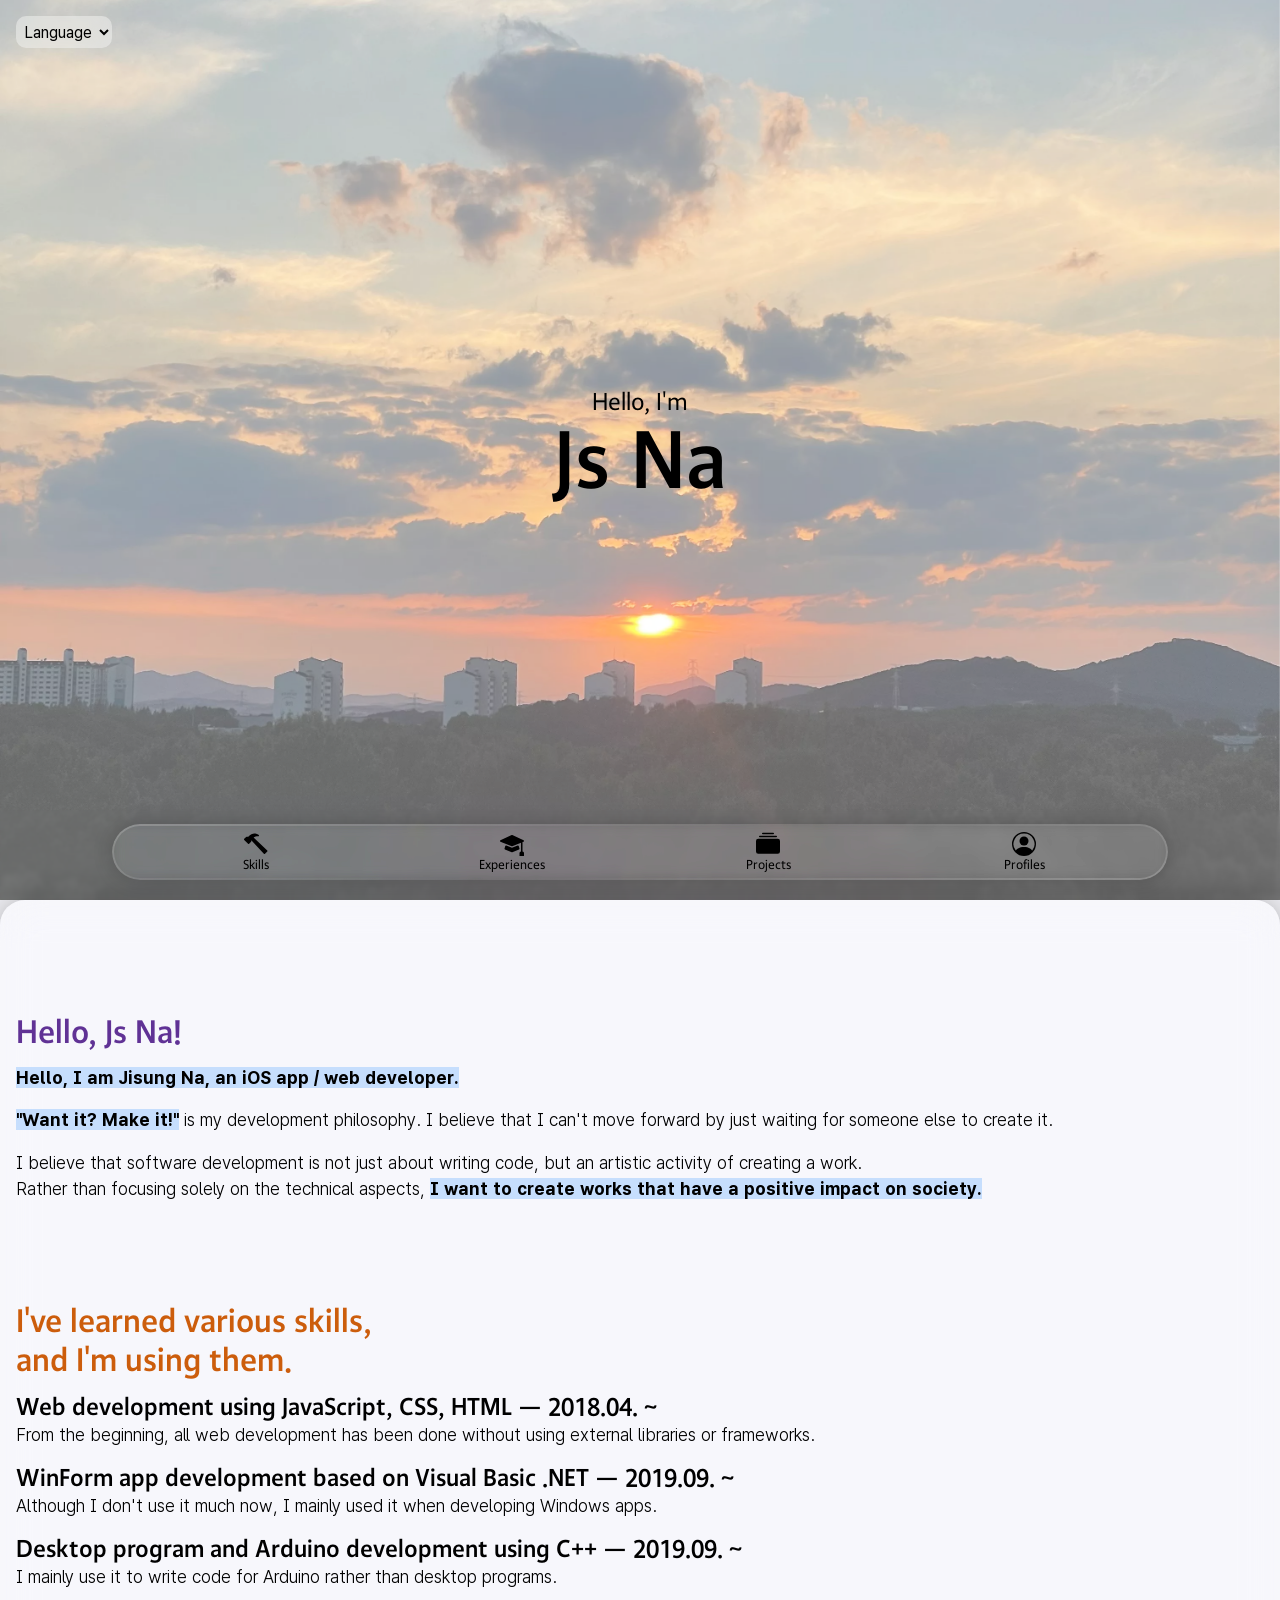
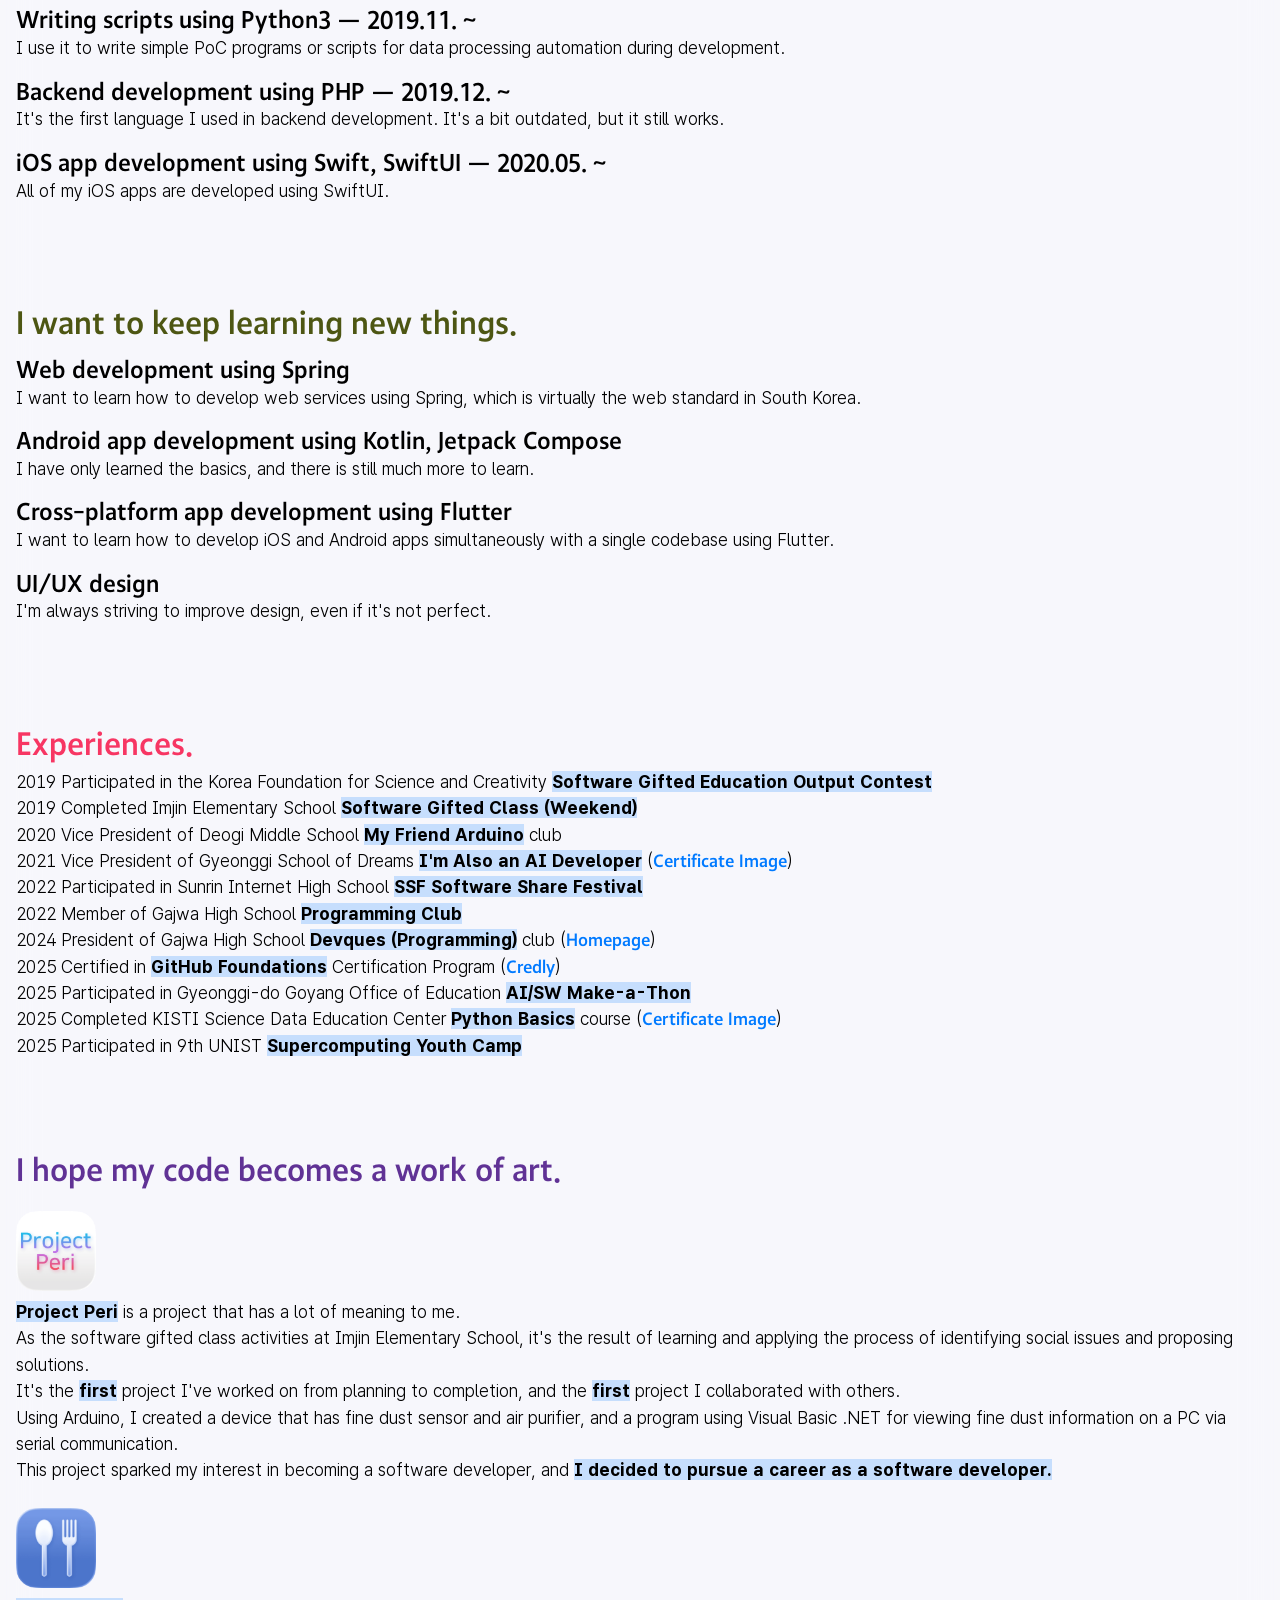
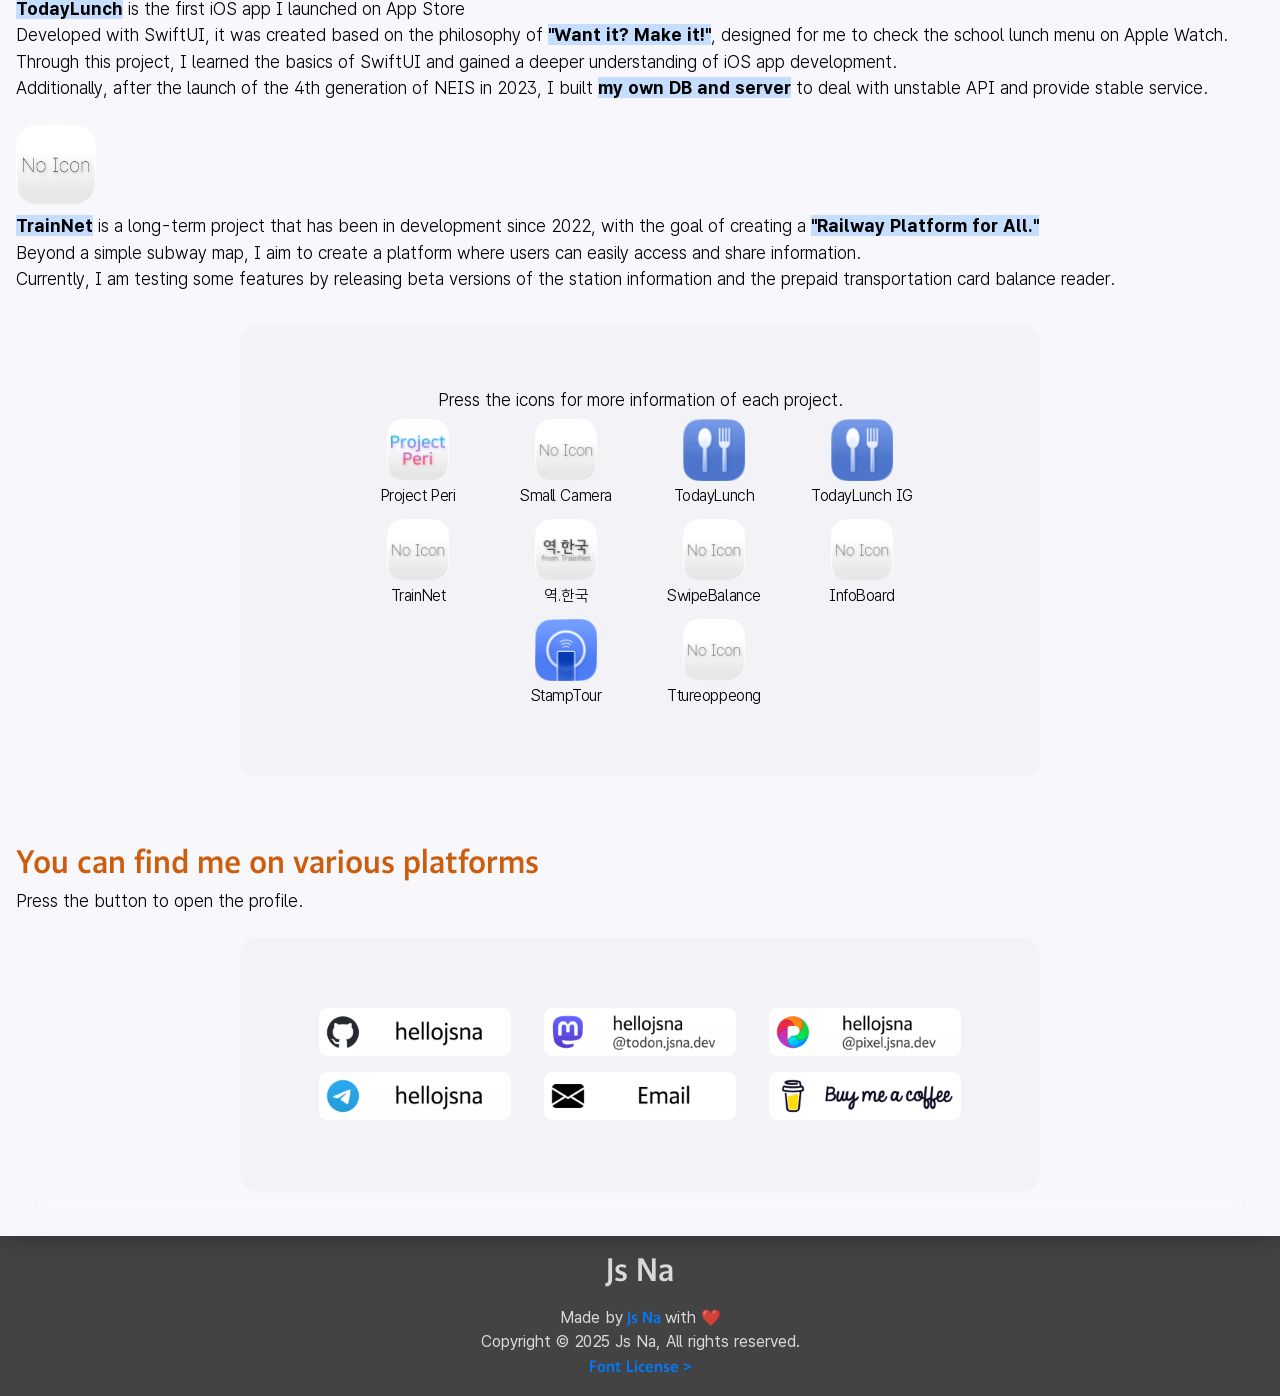
==== commit e6cb06d8: "Fix English Version Menu Bar to Reflect Updates" ====
--- a/index_en.html
+++ b/index_en.html
@@ -42,42 +42,50 @@
             <div id="JsMenuBarMagnifier">
                 <div class="MagnifierBorder"></div>
             </div>
-            <span id="JsMenuBar">
-                <a href="#SkillsJs">
-                    <svg xmlns="http://www.w3.org/2000/svg" width="16" height="16" fill="currentColor"
-                        class="bi bi-hammer" viewBox="0 0 16 16">
-                        <path
-                            d="M9.972 2.508a.5.5 0 0 0-.16-.556l-.178-.129a5 5 0 0 0-2.076-.783C6.215.862 4.504 1.229 2.84 3.133H1.786a.5.5 0 0 0-.354.147L.146 4.567a.5.5 0 0 0 0 .706l2.571 2.579a.5.5 0 0 0 .708 0l1.286-1.29a.5.5 0 0 0 .146-.353V5.57l8.387 8.873A.5.5 0 0 0 14 14.5l1.5-1.5a.5.5 0 0 0 .017-.689l-9.129-8.63c.747-.456 1.772-.839 3.112-.839a.5.5 0 0 0 .472-.334" />
-                    </svg>
-                    <span>Skills</span>
-                </a>
-                <a href="#ExperienceJs">
-                    <svg xmlns="http://www.w3.org/2000/svg" width="16" height="16" fill="currentColor"
-                        class="bi bi-mortarboard-fill" viewBox="0 0 16 16">
-                        <path
-                            d="M8.211 2.047a.5.5 0 0 0-.422 0l-7.5 3.5a.5.5 0 0 0 .025.917l7.5 3a.5.5 0 0 0 .372 0L14 7.14V13a1 1 0 0 0-1 1v2h3v-2a1 1 0 0 0-1-1V6.739l.686-.275a.5.5 0 0 0 .025-.917z" />
-                        <path
-                            d="M4.176 9.032a.5.5 0 0 0-.656.327l-.5 1.7a.5.5 0 0 0 .294.605l4.5 1.8a.5.5 0 0 0 .372 0l4.5-1.8a.5.5 0 0 0 .294-.605l-.5-1.7a.5.5 0 0 0-.656-.327L8 10.466z" />
-                    </svg>
-                    <span>Experiences</span>
-                </a>
-                <a href="#MadeByJs">
-                    <svg xmlns="http://www.w3.org/2000/svg" width="16" height="16" fill="currentColor"
-                        class="bi bi-collection-fill" viewBox="0 0 16 16">
-                        <path
-                            d="M0 13a1.5 1.5 0 0 0 1.5 1.5h13A1.5 1.5 0 0 0 16 13V6a1.5 1.5 0 0 0-1.5-1.5h-13A1.5 1.5 0 0 0 0 6zM2 3a.5.5 0 0 0 .5.5h11a.5.5 0 0 0 0-1h-11A.5.5 0 0 0 2 3m2-2a.5.5 0 0 0 .5.5h7a.5.5 0 0 0 0-1h-7A.5.5 0 0 0 4 1" />
-                    </svg>
-                    <span>Projects</span>
-                </a>
-                <a href="#ProfilesJs">
-                    <svg xmlns="http://www.w3.org/2000/svg" width="16" height="16" fill="currentColor"
-                        class="bi bi-person-circle" viewBox="0 0 16 16">
-                        <path d="M11 6a3 3 0 1 1-6 0 3 3 0 0 1 6 0" />
-                        <path fill-rule="evenodd"
-                            d="M0 8a8 8 0 1 1 16 0A8 8 0 0 1 0 8m8-7a7 7 0 0 0-5.468 11.37C3.242 11.226 4.805 10 8 10s4.757 1.225 5.468 2.37A7 7 0 0 0 8 1" />
-                    </svg>
-                    <span>Profiles</span>
-                </a>
+            <span id="JsMenuBar" class="JsMenuBar">
+                <span class="MenuItemWrapper">
+                    <a href="#SkillsJs">
+                        <svg xmlns="http://www.w3.org/2000/svg" width="16" height="16" fill="currentColor"
+                            class="bi bi-hammer" viewBox="0 0 16 16">
+                            <path
+                                d="M9.972 2.508a.5.5 0 0 0-.16-.556l-.178-.129a5 5 0 0 0-2.076-.783C6.215.862 4.504 1.229 2.84 3.133H1.786a.5.5 0 0 0-.354.147L.146 4.567a.5.5 0 0 0 0 .706l2.571 2.579a.5.5 0 0 0 .708 0l1.286-1.29a.5.5 0 0 0 .146-.353V5.57l8.387 8.873A.5.5 0 0 0 14 14.5l1.5-1.5a.5.5 0 0 0 .017-.689l-9.129-8.63c.747-.456 1.772-.839 3.112-.839a.5.5 0 0 0 .472-.334" />
+                        </svg>
+                        <span>Skills</span>
+                    </a>
+                </span>
+                <span class="MenuItemWrapper">
+                    <a href="#ExperienceJs">
+                        <svg xmlns="http://www.w3.org/2000/svg" width="16" height="16" fill="currentColor"
+                            class="bi bi-mortarboard-fill" viewBox="0 0 16 16">
+                            <path
+                                d="M8.211 2.047a.5.5 0 0 0-.422 0l-7.5 3.5a.5.5 0 0 0 .025.917l7.5 3a.5.5 0 0 0 .372 0L14 7.14V13a1 1 0 0 0-1 1v2h3v-2a1 1 0 0 0-1-1V6.739l.686-.275a.5.5 0 0 0 .025-.917z" />
+                            <path
+                                d="M4.176 9.032a.5.5 0 0 0-.656.327l-.5 1.7a.5.5 0 0 0 .294.605l4.5 1.8a.5.5 0 0 0 .372 0l4.5-1.8a.5.5 0 0 0 .294-.605l-.5-1.7a.5.5 0 0 0-.656-.327L8 10.466z" />
+                        </svg>
+                        <span>Experiences</span>
+                    </a>
+                </span>
+                <span class="MenuItemWrapper">
+                    <a href="#MadeByJs">
+                        <svg xmlns="http://www.w3.org/2000/svg" width="16" height="16" fill="currentColor"
+                            class="bi bi-collection-fill" viewBox="0 0 16 16">
+                            <path
+                                d="M0 13a1.5 1.5 0 0 0 1.5 1.5h13A1.5 1.5 0 0 0 16 13V6a1.5 1.5 0 0 0-1.5-1.5h-13A1.5 1.5 0 0 0 0 6zM2 3a.5.5 0 0 0 .5.5h11a.5.5 0 0 0 0-1h-11A.5.5 0 0 0 2 3m2-2a.5.5 0 0 0 .5.5h7a.5.5 0 0 0 0-1h-7A.5.5 0 0 0 4 1" />
+                        </svg>
+                        <span>Projects</span>
+                    </a>
+                </span>
+                <span class="MenuItemWrapper">
+                    <a href="#ProfilesJs">
+                        <svg xmlns="http://www.w3.org/2000/svg" width="16" height="16" fill="currentColor"
+                            class="bi bi-person-circle" viewBox="0 0 16 16">
+                            <path d="M11 6a3 3 0 1 1-6 0 3 3 0 0 1 6 0" />
+                            <path fill-rule="evenodd"
+                                d="M0 8a8 8 0 1 1 16 0A8 8 0 0 1 0 8m8-7a7 7 0 0 0-5.468 11.37C3.242 11.226 4.805 10 8 10s4.757 1.225 5.468 2.37A7 7 0 0 0 8 1" />
+                        </svg>
+                        <span>Profiles</span>
+                    </a>
+                </span>
             </span>
         </div>
         <div id="JsPageContainer">
